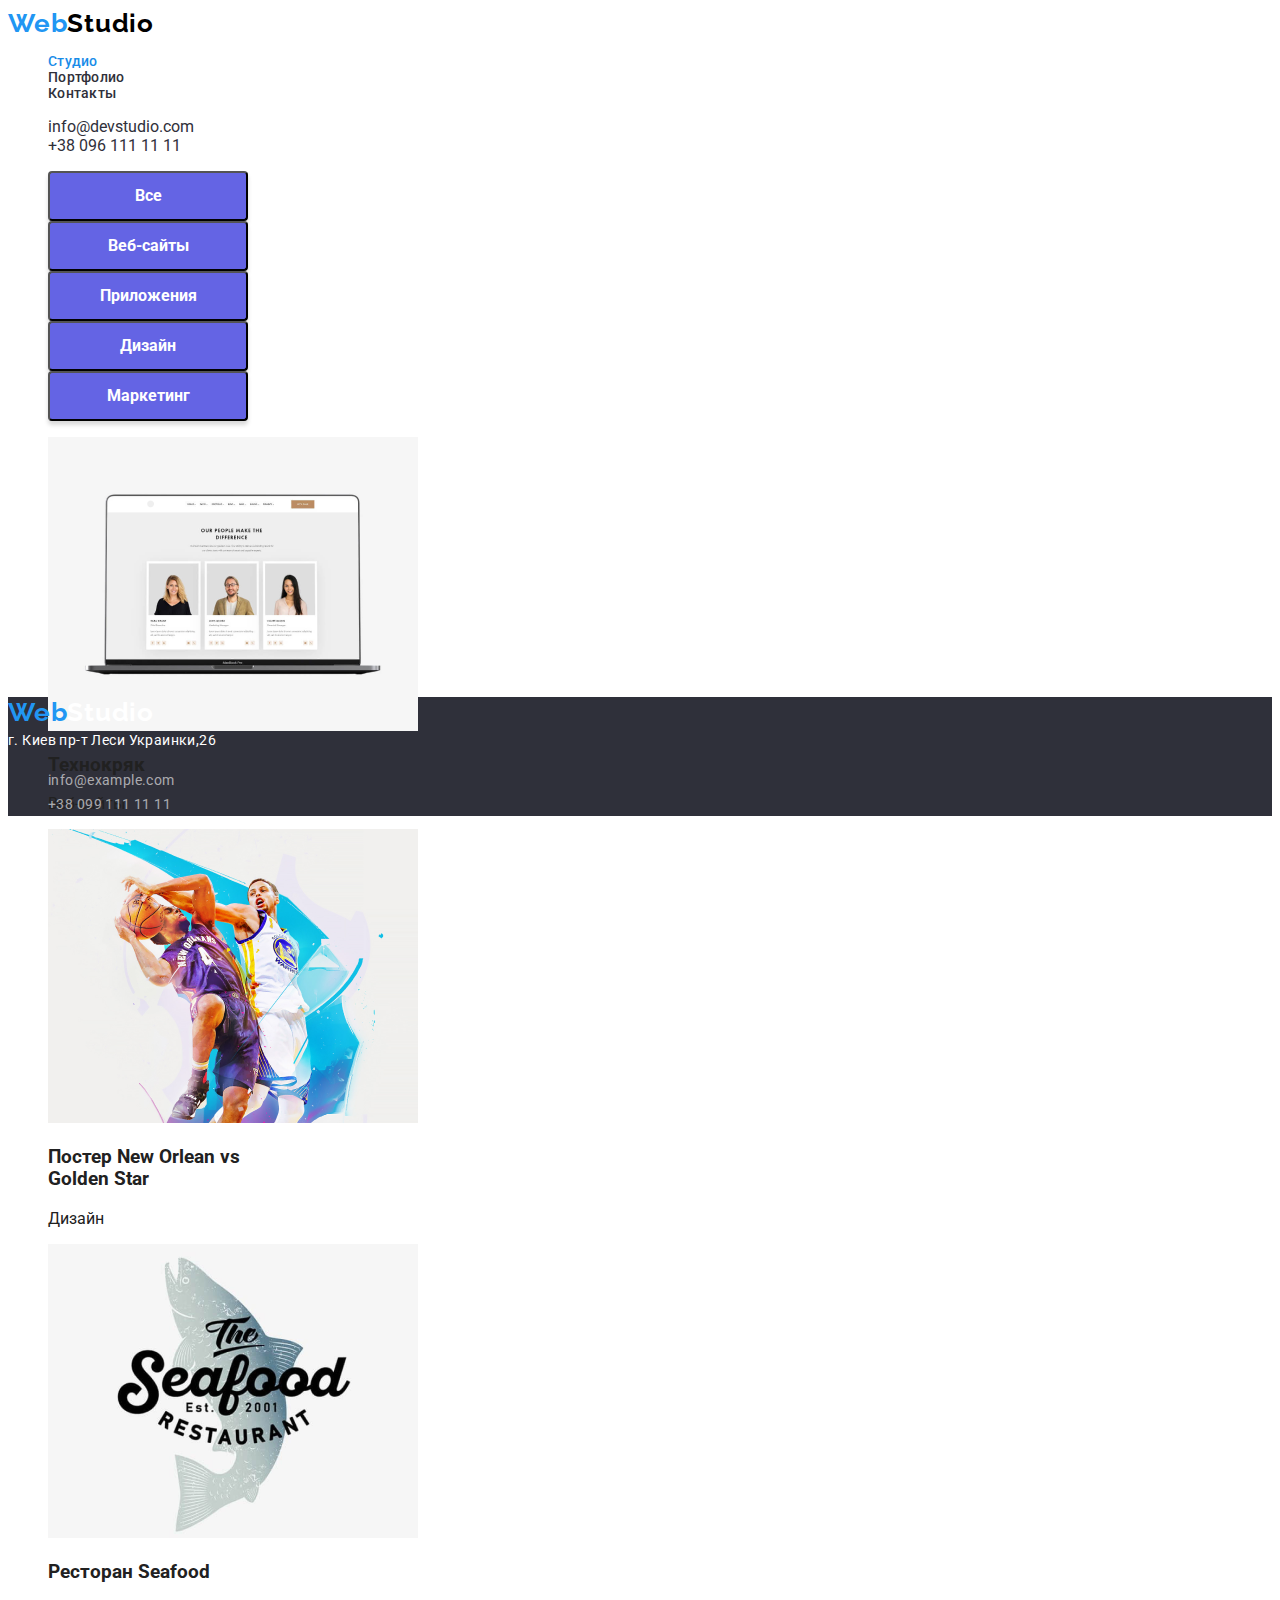
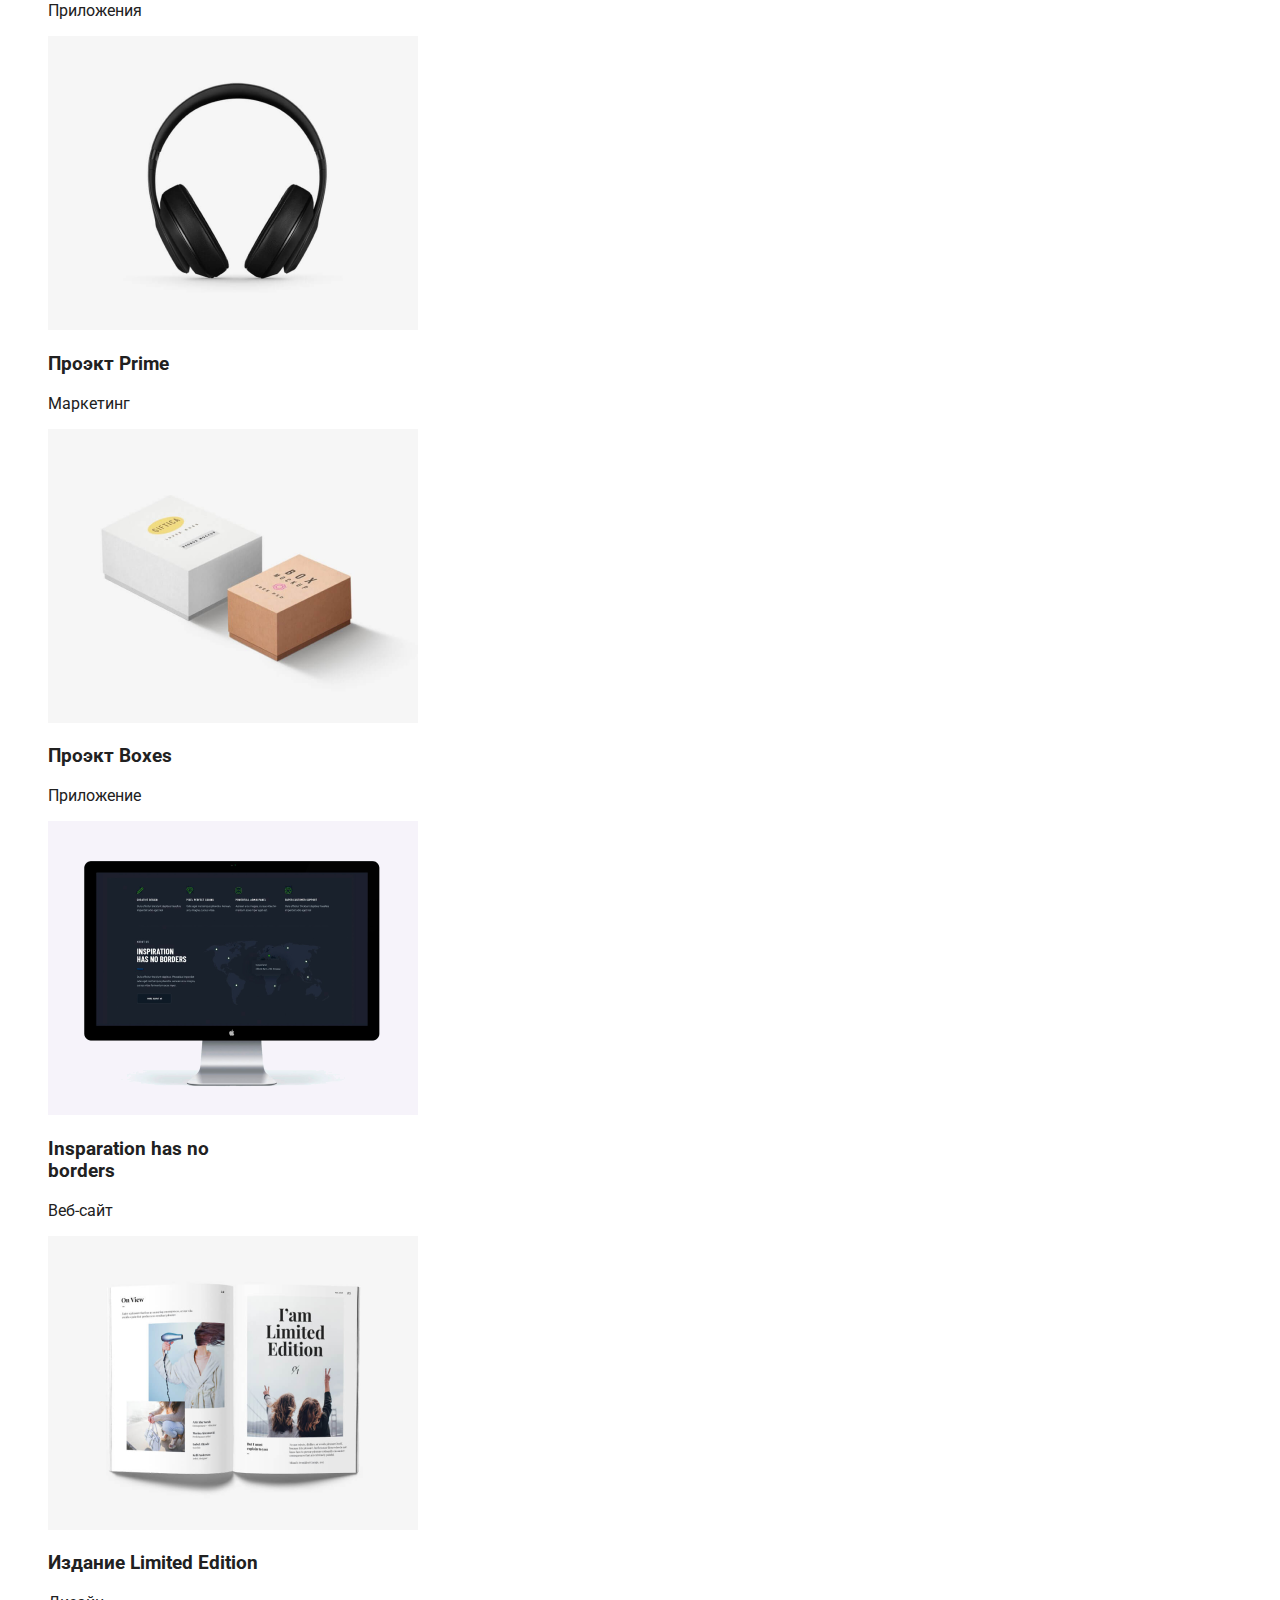
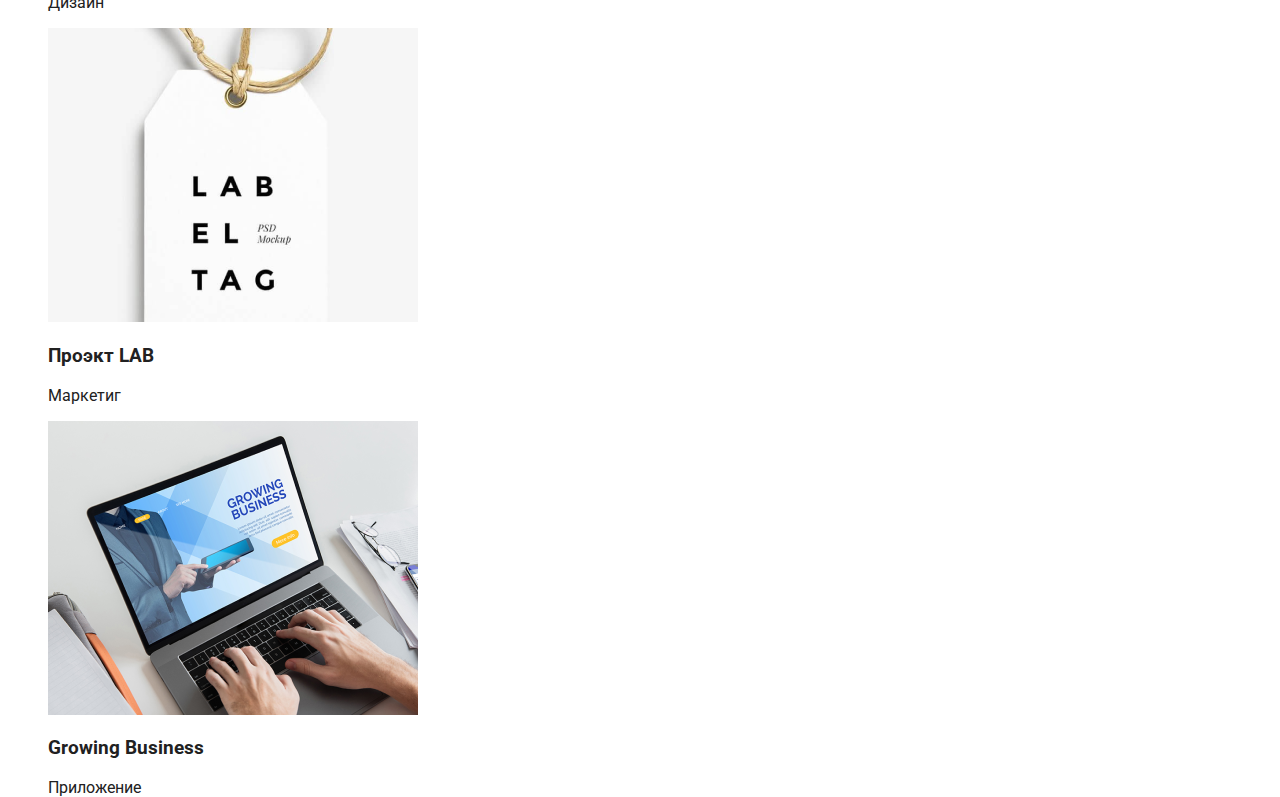
==== index2.html @ 496415f0 "Add files via upload" ====
<!DOCTYPE html>
<html lang="en">
<head>
    <meta charset="UTF-8">
    <meta http-equiv="X-UA-Compatible" content="IE=edge">
    <meta name="viewport" content="width=device-width, initial-scale=1.0">
    <title>Портфолио</title>
    <link rel="stylesheet" href="./css/style.css">
    <style>
        @import url('https://fonts.googleapis.com/css2?family=Raleway:wght@700&family=Roboto:wght@400;500;900&display=swap');
    </style>
</head>
<body>
    <header class="header">
        <div class="header-container">
        <a href="./index.html" class="header-logo"><span class="span-logo">Web</span>Studio</a>
        <nav class="header-nav">
      <ul class="header-list">
        <li class="header-item"><a href="./index.html" class="studio-text">Студио</a></li>
        <li class="header-item"><a href="./index2.html" class="portfolio-text">Портфолио</a></li>
        <li class="header-item"><a href="" class="contacts-text">Контакты</a></li>
      </ul>
      </nav>
     <ul class="contact-list">
        <li class="contact-item"><a href="mailto:info@example.com" class="contact-link">info@devstudio.com</a></li>
        <li class="contact-item"><a href="tel:+380991111111" class="contact-link">+38 096 111 11 11</a></li>
     </ul>
    </div>
    </header>
    <main>
        <section class="buttons">
    <ul class="button-list">
        <li class="button-item">  
            <button type="button" class="button">Все</button>
        </li>
        <li class="button-item">   
            <button type="button" class="button">Веб-сайты</button>
        </li> 
        <li class="button-item">
            <button type="button" class="button">Приложения</button>
        </li> 
        <li class="button-item">
            <button type="button" class="button">Дизайн</button>
        </li>
        <li class="button-item">
            <button type="button" class="button">Маркетинг</button>
        </li>
    </ul>

        </section>
        <section class="img">
           <ul class="img-list">
            <li class="img-item">
                <img class="web" src="./img/1.png" alt="эта картинка занимает место" width="370px" height="294px">
               <div class="img-description"> <h3 class="img-title">Teхнокряк</h3>
                <p class="img-paragraph">Веб-сайты</p></div>
            </li>
            <li class="img-item">
                <img class="design" src="./img/2.png" alt="" width="370px" height="294px" >
                <div class="img-description"><h3 class="img-title">Постер New Orlean vs Golden Star</h3>
                    <p class="img-paragraph">Дизайн</p></div>
            </li>
            <li class="img-item">
                <img class="seafood" src="./img/3.png" alt="" width="370px" height="294px">
                <div class="img-description"><h3 class="img-title">Ресторан Seafood</h3>
                    <p class="img-paragraph">Приложения</p>
                </li></div>
            <li class="img-item">
                <img class="prime" src="./img/4.png" alt="" width="370px" height="294px">
                <div class="img-description"><h3 class="img-title">Проэкт Prime</h3>
                    <p class="img-paragraph">Маркетинг</p></div>
            </li>
            <li class="img-item">
                <img class="boxes" src="./img/5.png" alt="" width="370px" height="294px">
                <div class="img-description"><h3 class="img-title">Проэкт Boxes</h3>
                    <p class="img-paragraph">Приложение</p></div>
            </li>
            <li class="img-item">
                <img class="web-design" src="./img/6.png" alt="" width="370px" height="294px">
                <div class="img-description"><h3 class="img-title">Insparation has no borders</h3>
                    <p class="img-paragraph">Веб-сайт</p></div>
            </li>
            <li class="img-item">
                <img class="edition" src="./img/7.png" alt="" width="370px" height="294px">
                <div class="img-description"><h3 class="img-title">Издание Limited Edition</h3>
                    <p class="img-paragraph">Дизайн</p></div>
            </li>
            <li class="img-item">
                <img class="lab" src="./img/8.png" alt="" width="370px" height="294px">
               <div class="img-description"> <h3 class="img-title">Проэкт LAB</h3>
                <p class="img-paragraph">Маркетиг</p></div>
            </li>
            <li class="img-item">
                <img class="business" src="./img/9.png" alt="" width="370px" height="294px">
                <div class="img-description"><h3 class="img-title">Growing Business</h3>
                    <p class="img-paragraph">Приложение</p></div>
            </li>
           </ul>
        </section>
    </main> 
    <footer class="footer">
        <div class="container">
        <a href="./index.html" class="footer-logo"><span class="footer-span-logo">Web</span>Studio</a>
        <address class="footer-address">г. Киев пр-т Леси Украинки,26</address>
        <ul class="footer-list">
            <li class="footer-item"><a class="footer-contact-link" href="mailto:info@example.com">info@example.com</a></li>
            <li class="footer-item"><a class="footer-contact-link" href="tel:+380991111111">+38 099 111 11 11</a></li>
        </ul>
    </div>
    </footer>
</body>
</html>
---- css/style.css ----
.button{
    width: 200px;
    height: 50px;
    left: 5px;
    top: 150px;
    background-color: rgb(100, 100, 228);
    border-radius: 4px;
    box-shadow: 0px 4px 4px rgba(0, 0, 0, 0.15);
    
    

    font-family:'Roboto';
    font-style: normal;
    font-weight: 700;
    font-size: 16px;
    line-height: 30px;
    color:white
    
}
.button:hover{
    background-color:var(--button-hover-color) ;
}

a{
    text-decoration: none;
}
li{
    list-style: none;
}
.reset{
list-style: none;
text-decoration: none;
}
:root{
    --main-text-color: #212121;
    --main-bg-color:#ffffff;
    --hover-focus-color:#2196F3;
    --header-logo-color:#000000;
    --contact-color:#757575;
    --section-hero-color:#2F303A;
    --btn-hover-focus-color:#188CE8;
    --section-team-color:#F5F4FA;
    --features-title-color:#212121;
    --features-paragraph-color:#757575;
    --what-we-do-title-color:#212121;
    --our-team-title-color:#212121;
    --our-team-name-color:#212121;
    --our-team-profesion:#757575;
    --footer-address-color:#ffffff;
    --footer-contact-link-color:rgba(255, 255, 255, 0.6);
    --footer-logo-color:#ffffff;
    --button-hover-color:#aaa;
    --button-color:#188CE8;
    --header-text-color:#2196F3;
    
    

}
body{
    font-family: 'Roboto', sans-serif;
    color: var(--main-text-color);
    background-color:var(--main-bg-color);
}

.header {
}
.header-logo {
    font-family: 'Raleway';
    font-weight:700;
    font-size: 26px;
    line-height: 31px;
    letter-spacing: 0.03em;
    color: var(--header-logo-color);
}
.span-logo {
    color:var(--hover-focus-color);
    
}
.header-nav {
    font-weight: 500;
font-size: 14px;
line-height: 16px;
letter-spacing: 0.02em;
}
.header-list:hover, .header-list:focus {
    color:var(--btn-hover-focus-color)
}
.img {
    
    width: 270px;
    height: 260px;
    left: 215px;
    top: 1635px;
}
.inforamtion{
     
    width: 251px;
    height: 21px;
    left: 215px;
    top: 2268px;

    font-family: 'Roboto';
    font-style: normal;
    font-weight: 400;
    font-size: 14px;
    line-height: 24px;
    color: #2F303A;

}
.table {
    width: 100%;
background: #2F303A
}

.text{
width: 696px;
height: 120px;
left: 300px;
top: px;

font-family: 'Roboto';
font-style: normal;
font-weight: 900;
font-size: 32px;
line-height: 60px;
/* or 136% */

text-align: center;
letter-spacing: 0.06em;
text-transform: uppercase;

color: #FFFFFF;
}

/*header-text*/
.studio-text{
    color: #188CE8;
}
.studio-text:hover{
    color:var(--header-text-color) ;
}
.contact-link{
    color: #2F303A;
}

.portfolio-text{
    color: #2F303A;
}
.portfolio-text:hover{
    color: var(--header-text-color);
}


.contacts-text{
    color: #2F303A;
}
.contacts-text:hover{
    color: var(--header-text-color);
}



/*buttons*/
.button-all{
    width: 73px;
    height: 38px;
    left: 495px;
    top: 174px;
    background: #2196F3;
    border-radius: 4px;
    box-shadow:0px 3px 1px rgba(0, 0, 0, 0.1), 0px 1px 2px rgba(0, 0, 0, 0.08), 0px 2px 2px rgba(0, 0, 0, 0.12); ;


    
font-family: 'Roboto';
font-style: normal;
font-weight: 500;
font-size: 16px;
line-height: 26px;


text-align: center;
letter-spacing: 0.03em;

color: #FFFFFF;

}
.button-all:hover{
    background-color:var(--button-color) ;
}
.button-web{
     
    width: 128px;
    height: 38px;
    left:576px ;
    top: 174px;;

    font-family: 'Roboto';
font-style: normal;
font-weight: 500;
font-size: 16px;
line-height: 26px;


text-align: center;
letter-spacing: 0.03em;

color: #212121;


}
.button-web:hover{
    background-color:var(--button-color) ;
}
.button-apps{
     
    width: 145px;
    height: 38px;
    left:712px ;
    top: 174px;

    font-family: 'Roboto';
font-style: normal;
font-weight: 500;
font-size: 16px;
line-height: 26px;


text-align: center;
letter-spacing: 0.03em;

color: #212121;
}
.button-apps:hover{
    background-color: var(--button-color);
}


.button-design{
     
    width: 103px;
    height: 38px;
    left: 865px;
    top: 174px;
    font-family: 'Roboto';
font-style: normal;
font-weight: 500;
font-size: 16px;
line-height: 26px;


text-align: center;
letter-spacing: 0.03em;

color: #212121;
}
.button-design:hover{
    background-color: var(--button-color);
}
.button-market{
     
    width: 130px;
    height: 38px;
    left: 976px;
    top: 174px;
    font-family: 'Roboto';
font-style: normal;
font-weight: 500;
font-size: 16px;
line-height: 26px;


text-align: center;
letter-spacing: 0.03em;

color: #212121;
}
.button-market:hover{
    background-color: var(--button-color);
}
/*section features*/
.features{

}
.features-list{

}
.features-item {

}
.features-title {
    font-weight: 700;
font-size: 14px;
line-height: 16px;
letter-spacing: 0.03em;
text-transform: uppercase;

color: var(--features-title-color);


}
.features-paragraph {
    font-weight: 400;
font-size: 14px;
line-height: 24px;
/* or 171% */

letter-spacing: 0.03em;
color: var(--features-paragraph-color);
}
/* what-we-do*/
.what-we-do{

}
.wwd-title {
    font-weight: 700;
font-size: 36px;
line-height: 42px;
text-align: center;
letter-spacing: 0.03em;
color:var(--what-we-do-title-color);

}
.wwd-list {
}
.wwd-item {
}
.wwd-img {
}
/*our-team*/
.our-team{

}
.our-team-title {
    font-weight: 700;
font-size: 36px;
line-height: 42px;
text-align: center;
letter-spacing: 0.03em;
color: var(--our-team-title-color);
}
.our-team-list {
}
.our-team-item {
}
.our-team-img {
 
}
.our-team-name {
    font-style: normal;
font-weight: 500;
font-size: 16px;
line-height: 19px;

text-align: center;
letter-spacing: 0.03em;
color: var(--our-team-name-color);


}
.our-team-profesion {
    font-weight: 400;
font-size: 16px;
line-height: 19px;

text-align: center;
letter-spacing: 0.03em;
color: var(--our-team-profesion);
}
/*footer*/
.footer{
    
    width: 100%;
background: #2F303A;
}
.footer-logo{
    font-family: 'Raleway';
    font-weight:700;
    font-size: 26px;
    line-height: 31px;
    letter-spacing: 0.03em;
    color: var(--footer-logo-color);
}
.footer-span-logo{
    color:var(--hover-focus-color);
}
.footer-address{
    font-family: 'Roboto';
    font-style: normal;
    font-weight: 400;
    font-size: 14px;
    line-height: 24px;
    letter-spacing: 0.03em;
    color:var(--footer-address-color)
}
.footer-list{

}
.footer-item{
    
}

.footer-contact-link{
    font-weight: 400;
font-size: 14px;
line-height: 24px;


letter-spacing: 0.03em;

color:var(--footer-contact-link-color);
}
/*img*/
.img {
}
.img-list {
}
.img-item {
}
.web {
}
.design {
}
.seafood {
}
.prime {
}
.boxes {
}
.web-design {
}
.edition {
}
.lab {
}
.business {
}
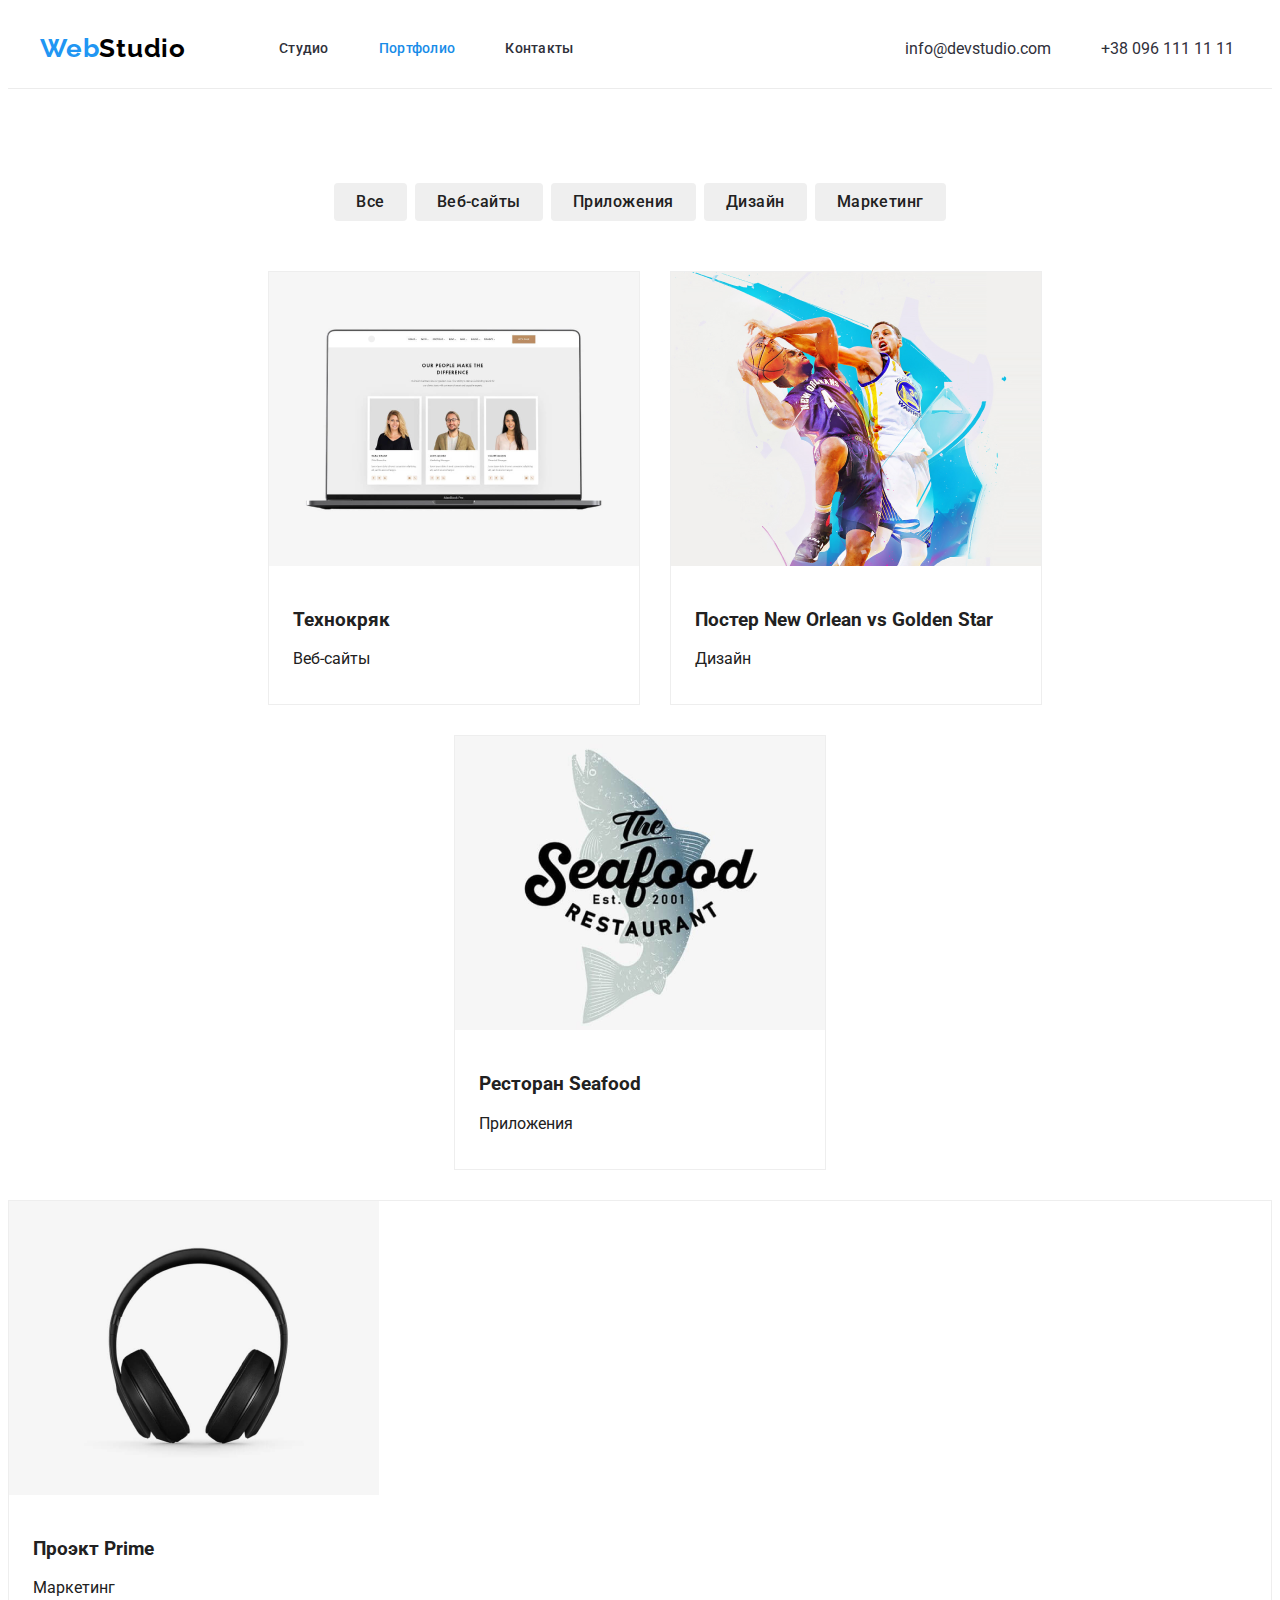
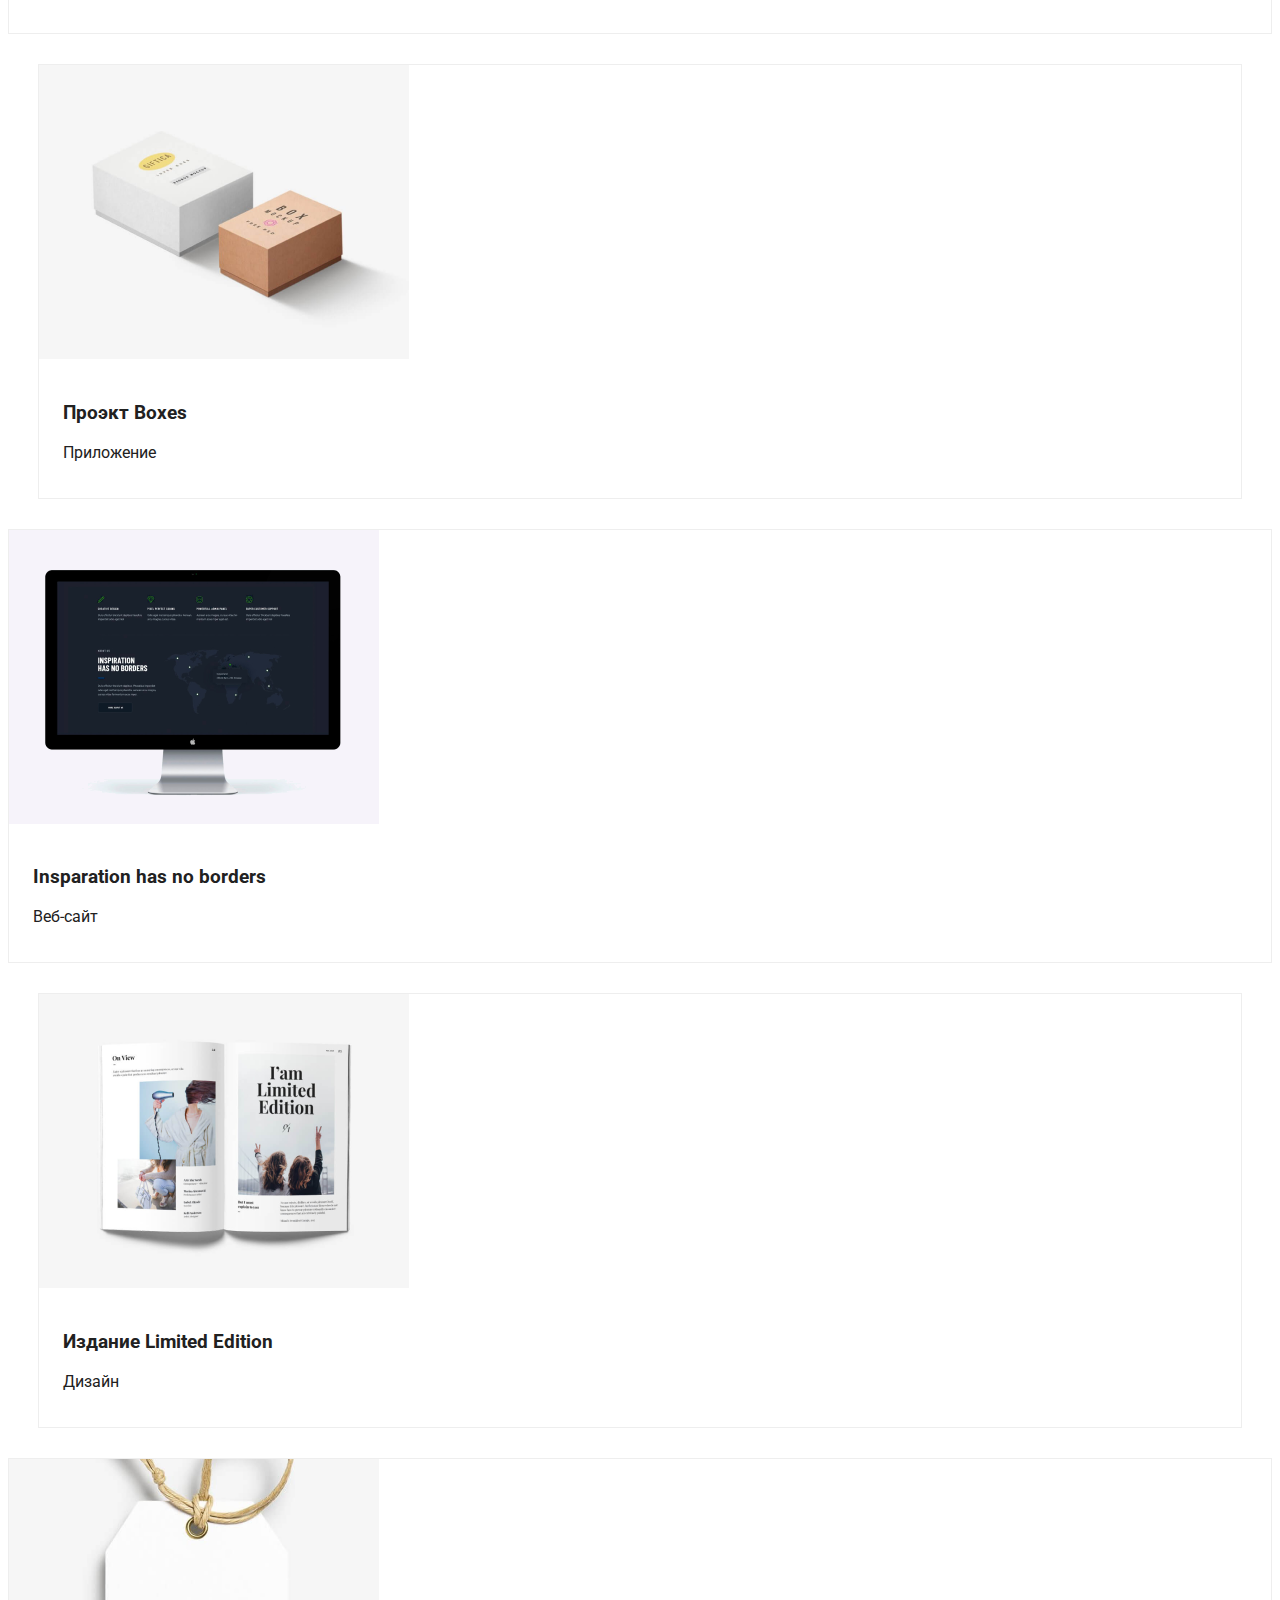
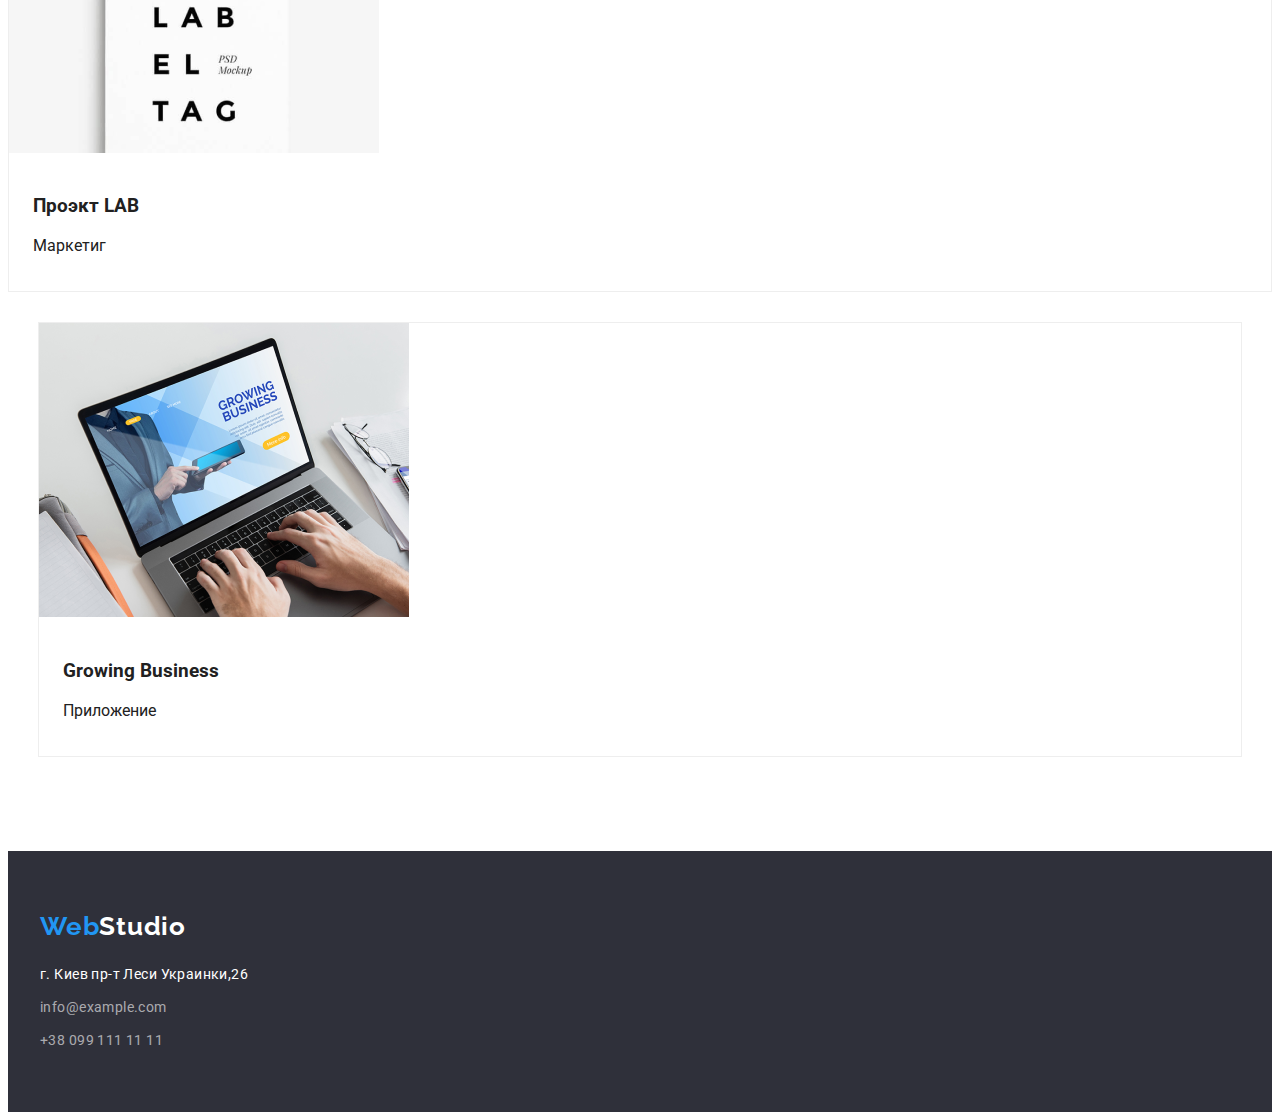
==== commit 328bc092: "Add files via upload" ====
--- a/index2.html
+++ b/index2.html
@@ -12,12 +12,12 @@
 </head>
 <body>
     <header class="header">
-        <div class="header-container">
+        <div class="container">
         <a href="./index.html" class="header-logo"><span class="span-logo">Web</span>Studio</a>
         <nav class="header-nav">
       <ul class="header-list">
-        <li class="header-item"><a href="./index.html" class="studio-text">Студио</a></li>
-        <li class="header-item"><a href="./index2.html" class="portfolio-text">Портфолио</a></li>
+        <li class="header-item"><a href="./index.html" class="portfolio-text">Студио</a></li>
+        <li class="header-item"><a href="./index2.html" class="studio-text">Портфолио</a></li>
         <li class="header-item"><a href="" class="contacts-text">Контакты</a></li>
       </ul>
       </nav>
@@ -29,74 +29,73 @@
     </header>
     <main>
         <section class="buttons">
-    <ul class="button-list">
-        <li class="button-item">  
-            <button type="button" class="button">Все</button>
-        </li>
-        <li class="button-item">   
-            <button type="button" class="button">Веб-сайты</button>
-        </li> 
-        <li class="button-item">
-            <button type="button" class="button">Приложения</button>
-        </li> 
-        <li class="button-item">
-            <button type="button" class="button">Дизайн</button>
-        </li>
-        <li class="button-item">
-            <button type="button" class="button">Маркетинг</button>
-        </li>
-    </ul>
-
-        </section>
-        <section class="img">
+            <div class="container">
+            <ul class="button-list">
+            <li class="button-item">  
+                <button type="button" class="button">Все</button>
+            </li>
+            <li class="button-item">   
+                <button type="button" class="button">Веб-сайты</button>
+            </li> 
+            <li class="button-item">
+                <button type="button" class="button">Приложения</button>
+            </li> 
+            <li class="button-item">
+                <button type="button" class="button">Дизайн</button>
+            </li>
+            <li class="button-item">
+                <button type="button" class="button">Маркетинг</button>
+            </li>
+        </ul>
+    
            <ul class="img-list">
             <li class="img-item">
-                <img class="web" src="./img/1.png" alt="эта картинка занимает место" width="370px" height="294px">
+                <img class="things" src="./img/1.png" alt="эта картинка занимает место" width="370px" height="294px">
                <div class="img-description"> <h3 class="img-title">Teхнокряк</h3>
                 <p class="img-paragraph">Веб-сайты</p></div>
             </li>
             <li class="img-item">
-                <img class="design" src="./img/2.png" alt="" width="370px" height="294px" >
+                <img class="things" src="./img/2.png" alt="" width="370" height="294" >
                 <div class="img-description"><h3 class="img-title">Постер New Orlean vs Golden Star</h3>
                     <p class="img-paragraph">Дизайн</p></div>
             </li>
             <li class="img-item">
-                <img class="seafood" src="./img/3.png" alt="" width="370px" height="294px">
+                <img class="things" src="./img/3.png" alt="" width="370" height="294">
                 <div class="img-description"><h3 class="img-title">Ресторан Seafood</h3>
                     <p class="img-paragraph">Приложения</p>
                 </li></div>
             <li class="img-item">
-                <img class="prime" src="./img/4.png" alt="" width="370px" height="294px">
+                <img class="things" src="./img/4.png" alt="" width="370" height="294">
                 <div class="img-description"><h3 class="img-title">Проэкт Prime</h3>
                     <p class="img-paragraph">Маркетинг</p></div>
             </li>
             <li class="img-item">
-                <img class="boxes" src="./img/5.png" alt="" width="370px" height="294px">
+                <img class="things" src="./img/5.png" alt="" width="370" height="294">
                 <div class="img-description"><h3 class="img-title">Проэкт Boxes</h3>
                     <p class="img-paragraph">Приложение</p></div>
             </li>
             <li class="img-item">
-                <img class="web-design" src="./img/6.png" alt="" width="370px" height="294px">
+                <img class="things" src="./img/6.png" alt="" width="370" height="294">
                 <div class="img-description"><h3 class="img-title">Insparation has no borders</h3>
                     <p class="img-paragraph">Веб-сайт</p></div>
             </li>
             <li class="img-item">
-                <img class="edition" src="./img/7.png" alt="" width="370px" height="294px">
+                <img class="things" src="./img/7.png" alt="" width="370" height="294">
                 <div class="img-description"><h3 class="img-title">Издание Limited Edition</h3>
                     <p class="img-paragraph">Дизайн</p></div>
             </li>
             <li class="img-item">
-                <img class="lab" src="./img/8.png" alt="" width="370px" height="294px">
+                <img class="things" src="./img/8.png" alt="" width="370" height="294">
                <div class="img-description"> <h3 class="img-title">Проэкт LAB</h3>
                 <p class="img-paragraph">Маркетиг</p></div>
             </li>
             <li class="img-item">
-                <img class="business" src="./img/9.png" alt="" width="370px" height="294px">
+                <img class="things" src="./img/9.png" alt="" width="370" height="294">
                 <div class="img-description"><h3 class="img-title">Growing Business</h3>
                     <p class="img-paragraph">Приложение</p></div>
             </li>
            </ul>
-        </section>
+        </div>
     </main> 
     <footer class="footer">
         <div class="container">
--- a/css/style.css
+++ b/css/style.css
@@ -1,23 +1,26 @@
-.button{
+.main-button{
     width: 200px;
     height: 50px;
     left: 5px;
     top: 150px;
-    background-color: rgb(100, 100, 228);
+    background-color: #2196F3;
     border-radius: 4px;
     box-shadow: 0px 4px 4px rgba(0, 0, 0, 0.15);
-    
-    
-
+    border: 0px;
+    
     font-family:'Roboto';
     font-style: normal;
     font-weight: 700;
     font-size: 16px;
     line-height: 30px;
-    color:white
-    
-}
-.button:hover{
+    color:white;
+    padding: 10px 32px;
+    align-self: center;
+
+
+
+}
+.main-button:hover{
     background-color:var(--button-hover-color) ;
 }
 
@@ -49,7 +52,7 @@
     --footer-address-color:#ffffff;
     --footer-contact-link-color:rgba(255, 255, 255, 0.6);
     --footer-logo-color:#ffffff;
-    --button-hover-color:#aaa;
+    --button-hover-color:#2196F3;
     --button-color:#188CE8;
     --header-text-color:#2196F3;
     
@@ -61,9 +64,25 @@
     color: var(--main-text-color);
     background-color:var(--main-bg-color);
 }
+ul,ol{
+    margin: 0px;
+    padding-left: 0px;
+    list-style: none;
+}
+
+/*header*/
 
 .header {
-}
+    border-bottom: 1px solid  #ececec;
+    
+
+}
+.header .container{
+    display: flex;
+    flex-direction: row;
+    align-items: center;
+}
+
 .header-logo {
     font-family: 'Raleway';
     font-weight:700;
@@ -71,6 +90,7 @@
     line-height: 31px;
     letter-spacing: 0.03em;
     color: var(--header-logo-color);
+    margin: right 93px; 
 }
 .span-logo {
     color:var(--hover-focus-color);
@@ -81,14 +101,37 @@
 font-size: 14px;
 line-height: 16px;
 letter-spacing: 0.02em;
-}
-.header-list:hover, .header-list:focus {
+margin-right: 331px;
+margin-left: 93px; 
+}
+.header-list{
+    display: flex;
+    flex-direction: row;
+}
+.header-item:not(:last-child){
+    margin-right: 50px;
+
+}
+.header-item:hover, .header-item:focus {
     color:var(--btn-hover-focus-color)
 }
+.header-item{
+    padding: 32px 0;
+    
+}
+.header-container{
+    display: flex;
+    flex-direction: row;
+    align-items: center;
+    padding-left: 15px;
+    padding-right: 15px;
+    margin: 0 auto;
+}
+
+
 .img {
     
     width: 270px;
-    height: 260px;
     left: 215px;
     top: 1635px;
 }
@@ -109,7 +152,15 @@
 }
 .table {
     width: 100%;
-background: #2F303A
+background: #2F303A;
+
+
+}
+.table-container{
+    padding: 200px 0;
+    display: flex;
+    flex-direction: column;
+
 }
 
 .text{
@@ -121,7 +172,7 @@
 font-family: 'Roboto';
 font-style: normal;
 font-weight: 900;
-font-size: 32px;
+font-size: 44px;
 line-height: 60px;
 /* or 136% */
 
@@ -130,6 +181,9 @@
 text-transform: uppercase;
 
 color: #FFFFFF;
+margin:0 auto;
+margin-bottom: 30px;
+max-width: 716px;
 }
 
 /*header-text*/
@@ -139,37 +193,50 @@
 .studio-text:hover{
     color:var(--header-text-color) ;
 }
+
+
+.portfolio-text{
+    color: #2F303A;
+}
+.portfolio-text:hover{
+    color: var(--header-text-color);
+}
+
+
+.contacts-text{
+    color: #2F303A;
+}
+.contacts-text:hover{
+    color: var(--header-text-color);
+}
+.contact-list{  
+    display: flex;
+    flex-direction: row;
+}
+.contact-item:first-child{
+    margin-right: 50px;
+
+}
 .contact-link{
     color: #2F303A;
-}
-
-.portfolio-text{
-    color: #2F303A;
-}
-.portfolio-text:hover{
-    color: var(--header-text-color);
-}
-
-
-.contacts-text{
-    color: #2F303A;
-}
-.contacts-text:hover{
-    color: var(--header-text-color);
+
 }
 
 
 
 /*buttons*/
-.button-all{
+ .buttons{
+    padding: 94px 0;
+    
+ }
+.button{
     width: 73px;
     height: 38px;
     left: 495px;
     top: 174px;
-    background: #2196F3;
     border-radius: 4px;
-    box-shadow:0px 3px 1px rgba(0, 0, 0, 0.1), 0px 1px 2px rgba(0, 0, 0, 0.08), 0px 2px 2px rgba(0, 0, 0, 0.12); ;
-
+    cursor: pointer;
+    padding: 6px 22px;
 
     
 font-family: 'Roboto';
@@ -182,111 +249,39 @@
 text-align: center;
 letter-spacing: 0.03em;
 
-color: #FFFFFF;
-
-}
-.button-all:hover{
-    background-color:var(--button-color) ;
-}
-.button-web{
-     
-    width: 128px;
-    height: 38px;
-    left:576px ;
-    top: 174px;;
-
-    font-family: 'Roboto';
-font-style: normal;
-font-weight: 500;
-font-size: 16px;
-line-height: 26px;
-
-
-text-align: center;
-letter-spacing: 0.03em;
-
 color: #212121;
-
-
-}
-.button-web:hover{
-    background-color:var(--button-color) ;
-}
-.button-apps{
-     
-    width: 145px;
-    height: 38px;
-    left:712px ;
-    top: 174px;
-
-    font-family: 'Roboto';
-font-style: normal;
-font-weight: 500;
-font-size: 16px;
-line-height: 26px;
-
-
-text-align: center;
-letter-spacing: 0.03em;
-
-color: #212121;
-}
-.button-apps:hover{
-    background-color: var(--button-color);
-}
-
-
-.button-design{
-     
-    width: 103px;
-    height: 38px;
-    left: 865px;
-    top: 174px;
-    font-family: 'Roboto';
-font-style: normal;
-font-weight: 500;
-font-size: 16px;
-line-height: 26px;
-
-
-text-align: center;
-letter-spacing: 0.03em;
-
-color: #212121;
-}
-.button-design:hover{
-    background-color: var(--button-color);
-}
-.button-market{
-     
-    width: 130px;
-    height: 38px;
-    left: 976px;
-    top: 174px;
-    font-family: 'Roboto';
-font-style: normal;
-font-weight: 500;
-font-size: 16px;
-line-height: 26px;
-
-
-text-align: center;
-letter-spacing: 0.03em;
-
-color: #212121;
-}
-.button-market:hover{
-    background-color: var(--button-color);
-}
+width: fit-content;
+border: 0px;
+
+
+}
+.button:hover,.button:focus{
+    background-color: var(--hover-focus-color);
+    color: white;
+}
+.button-list {
+    display: flex;
+    flex-direction: row;
+    justify-content: center;
+    margin-bottom: 50px;
+}
+
+.button-item:not(:last-child){
+    margin-right: 8px;
+}
+.button-item {
+}
+
 /*section features*/
 .features{
-
+    margin-top: 94px;
 }
 .features-list{
-
+    display: flex;
 }
 .features-item {
-
+    margin-right: 30px;
+    max-width: 270px;
 }
 .features-title {
     font-weight: 700;
@@ -296,6 +291,7 @@
 text-transform: uppercase;
 
 color: var(--features-title-color);
+ margin-bottom: 10px;
 
 
 }
@@ -310,6 +306,8 @@
 }
 /* what-we-do*/
 .what-we-do{
+    padding-top:94px;
+    padding-bottom:94px; 
 
 }
 .wwd-title {
@@ -322,13 +320,24 @@
 
 }
 .wwd-list {
-}
-.wwd-item {
+    display: flex;
+    justify-content: center;
+    margin-top: 50px;
+}
+.wwd-item:nth-child(2) {
+    margin-left:30px;
+    margin-right: 30px;
+   
+
+    
 }
 .wwd-img {
 }
 /*our-team*/
 .our-team{
+    background-color:#F5F4FA;
+    padding: 94px 0px;
+    
 
 }
 .our-team-title {
@@ -338,13 +347,35 @@
 text-align: center;
 letter-spacing: 0.03em;
 color: var(--our-team-title-color);
+margin-bottom: 50px;
+
 }
 .our-team-list {
+    
+    display: flex;
+
 }
 .our-team-item {
-}
+    background-color: white;
+    display: inline-flex;
+    flex-direction: column;
+    margin-right: 30px;
+    text-align: center;
+    box-shadow: 0px 1px 3px rgba(0, 0, 0, 0.12), 0px 1px 1px rgba(0, 0, 0, 0.14), 0px 2px 1px rgba(0, 0, 0, 0.2);
+border-radius: 0px 0px 4px 4px;
+
+}
+.our-team-item:last-child{
+    margin-right: 0px;
+}
+
+
 .our-team-img {
  
+}
+.description{
+    padding: 30px 0;
+    
 }
 .our-team-name {
     font-style: normal;
@@ -356,7 +387,7 @@
 letter-spacing: 0.03em;
 color: var(--our-team-name-color);
 
-
+margin-bottom: 10px;
 }
 .our-team-profesion {
     font-weight: 400;
@@ -367,11 +398,16 @@
 letter-spacing: 0.03em;
 color: var(--our-team-profesion);
 }
+
 /*footer*/
 .footer{
-    
+    padding: 60px 0px;
     width: 100%;
 background: #2F303A;
+}
+.footer .container{
+    display: flex;
+    flex-direction: column;
 }
 .footer-logo{
     font-family: 'Raleway';
@@ -380,6 +416,8 @@
     line-height: 31px;
     letter-spacing: 0.03em;
     color: var(--footer-logo-color);
+    display: block;
+    margin-bottom: 20px;
 }
 .footer-span-logo{
     color:var(--hover-focus-color);
@@ -391,14 +429,20 @@
     font-size: 14px;
     line-height: 24px;
     letter-spacing: 0.03em;
-    color:var(--footer-address-color)
+    color:var(--footer-address-color);
+margin-bottom: 9px;
+    
+
+
 }
 .footer-list{
 
 }
-.footer-item{
-    
-}
+.footer-item:first-child{
+    margin-bottom:9px;
+    
+}
+
 
 .footer-contact-link{
     font-weight: 400;
@@ -412,11 +456,35 @@
 }
 /*img*/
 .img {
+
 }
 .img-list {
+    display: flex;
+    flex-direction: row;
+    flex-wrap: wrap;
+    justify-content: center;
 }
 .img-item {
-}
+    border: 1px solid #EEEEEE;
+}
+.img-item:nth-child(2n+1){
+    margin-right:30px ;
+    margin-left:30px; 
+}
+.img-item:nth-child(-n+6){
+    margin-bottom: 30px;
+}
+.img-description{
+    padding: 20px 24px;
+
+}
+.img-paragraph{
+    margin-top: 4px;
+    
+
+
+}
+
 .web {
 }
 .design {
@@ -435,13 +503,20 @@
 }
 .business {
 }
-
-
-
-
-
-
-
-
-
-
+ 
+
+.container{
+    width: 1200px;
+    padding-left: 15px;
+    padding-right: 15px;
+    margin: 0 auto;
+}
+
+
+
+
+
+
+
+
+
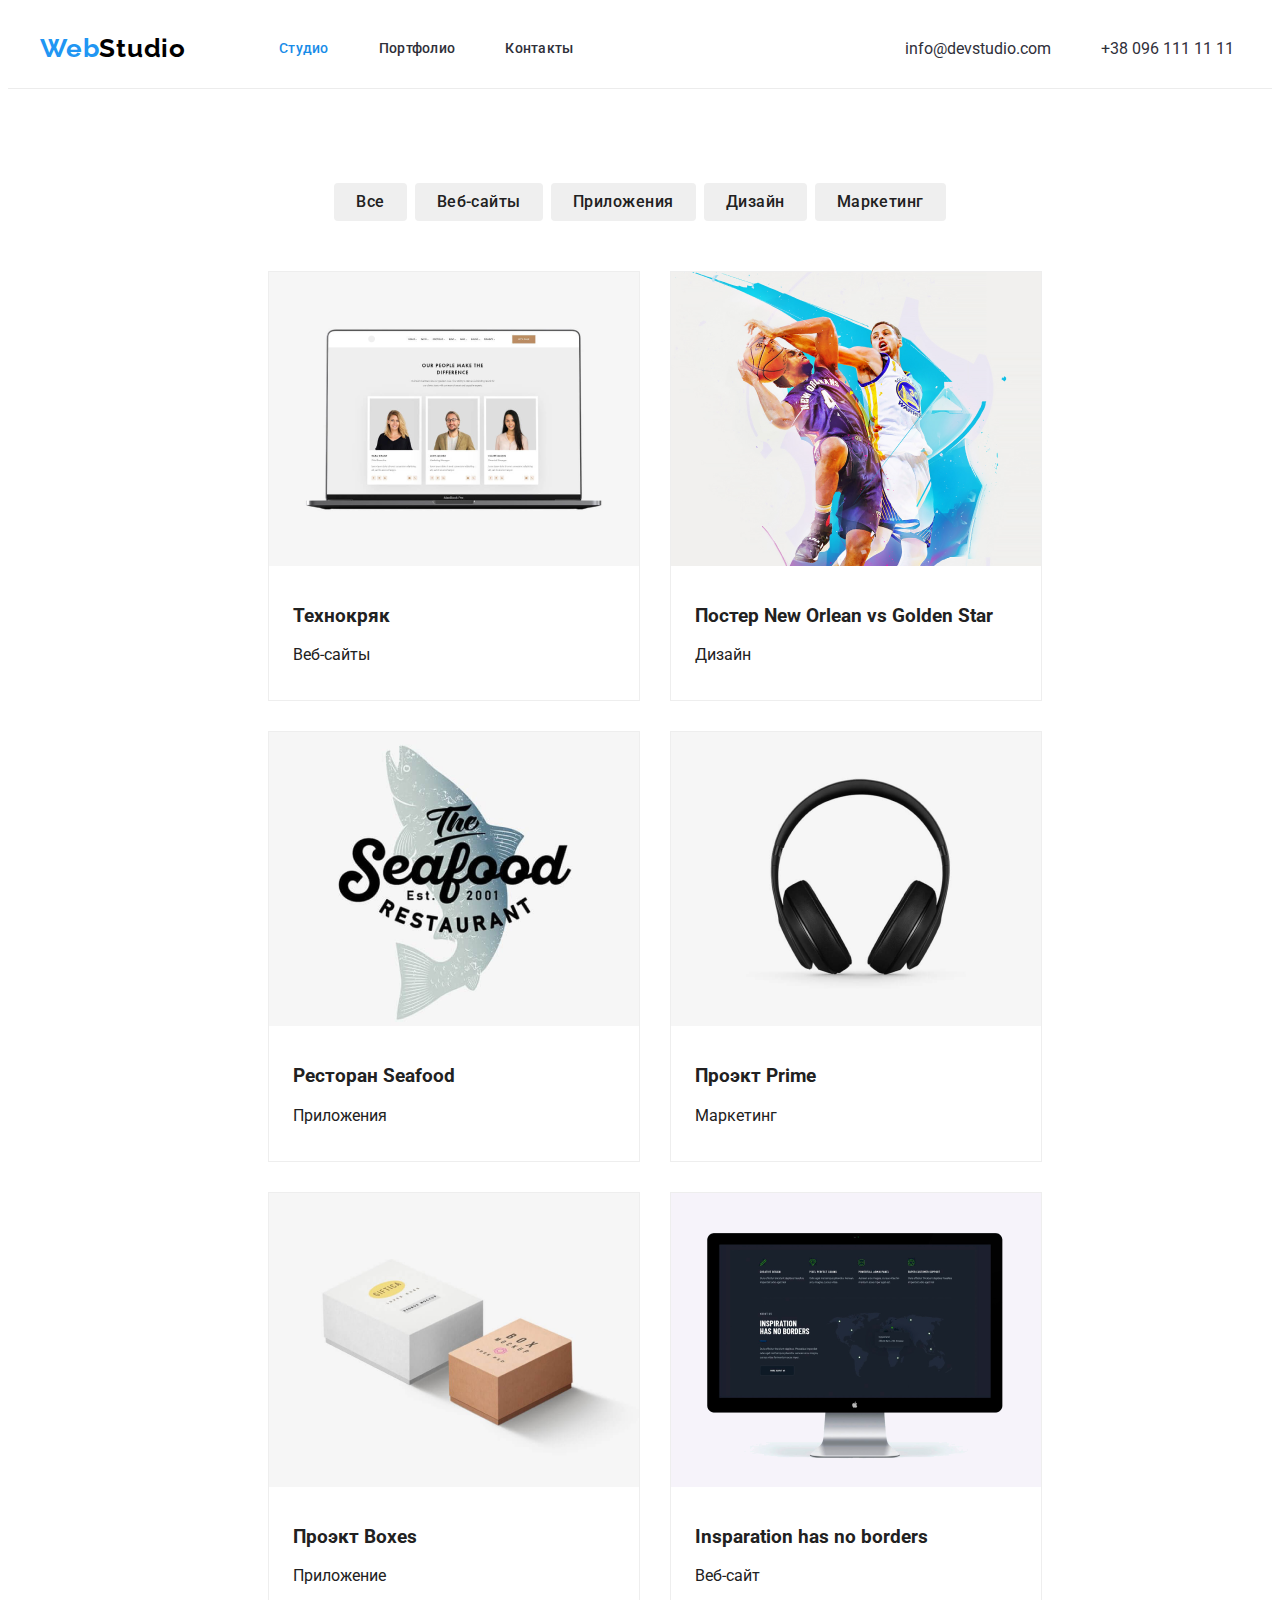
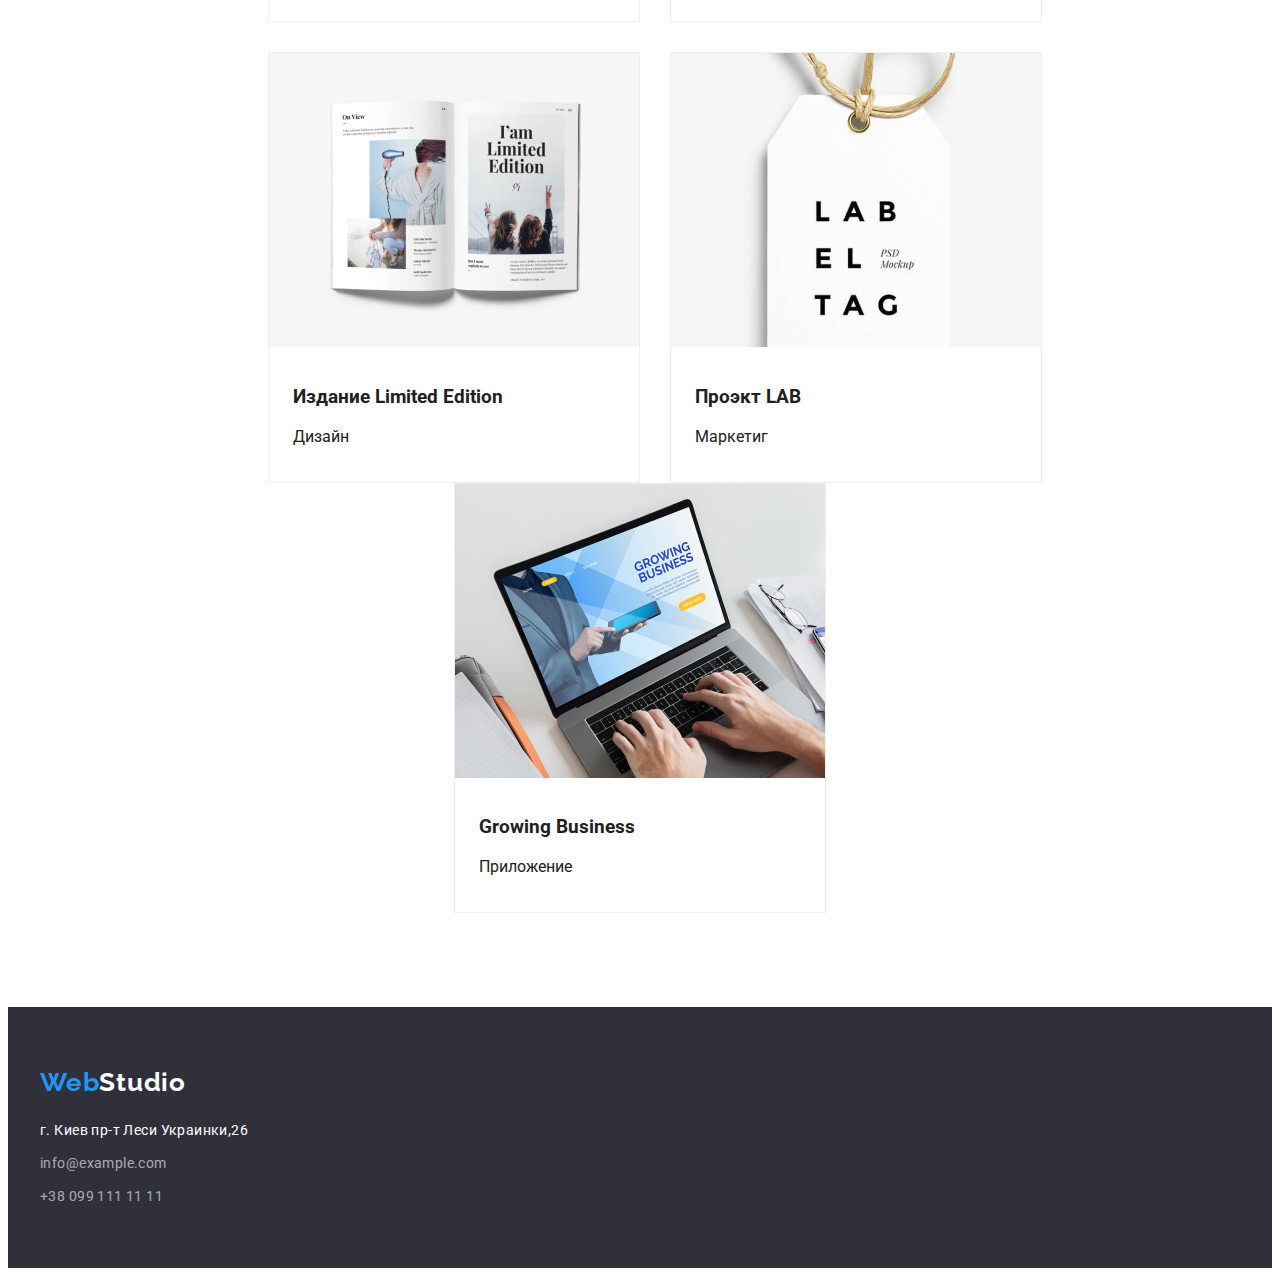
==== commit 1fb4edc4: "Add files via upload" ====
--- a/index2.html
+++ b/index2.html
@@ -16,8 +16,8 @@
         <a href="./index.html" class="header-logo"><span class="span-logo">Web</span>Studio</a>
         <nav class="header-nav">
       <ul class="header-list">
-        <li class="header-item"><a href="./index.html" class="portfolio-text">Студио</a></li>
-        <li class="header-item"><a href="./index2.html" class="studio-text">Портфолио</a></li>
+        <li class="header-item"><a href="./index.html" class="studio-text">Студио</a></li>
+        <li class="header-item"><a href="./index2.html" class="portfolio-text">Портфолио</a></li>
         <li class="header-item"><a href="" class="contacts-text">Контакты</a></li>
       </ul>
       </nav>
@@ -50,7 +50,7 @@
     
            <ul class="img-list">
             <li class="img-item">
-                <img class="things" src="./img/1.png" alt="эта картинка занимает место" width="370px" height="294px">
+                <img class="things" src="./img/1.png" alt="эта картинка занимает место" width="370" height="294">
                <div class="img-description"> <h3 class="img-title">Teхнокряк</h3>
                 <p class="img-paragraph">Веб-сайты</p></div>
             </li>
@@ -62,8 +62,8 @@
             <li class="img-item">
                 <img class="things" src="./img/3.png" alt="" width="370" height="294">
                 <div class="img-description"><h3 class="img-title">Ресторан Seafood</h3>
-                    <p class="img-paragraph">Приложения</p>
-                </li></div>
+                    <p class="img-paragraph">Приложения</p></div>
+                </li>
             <li class="img-item">
                 <img class="things" src="./img/4.png" alt="" width="370" height="294">
                 <div class="img-description"><h3 class="img-title">Проэкт Prime</h3>
@@ -96,6 +96,7 @@
             </li>
            </ul>
         </div>
+        </section>
     </main> 
     <footer class="footer">
         <div class="container">
--- a/css/style.css
+++ b/css/style.css
@@ -130,11 +130,11 @@
 
 
 .img {
-    
-    width: 270px;
-    left: 215px;
-    top: 1635px;
-}
+
+}
+
+
+
 .inforamtion{
      
     width: 251px;
@@ -458,6 +458,10 @@
 .img {
 
 }
+.things{
+    display:block;
+    
+}
 .img-list {
     display: flex;
     flex-direction: row;
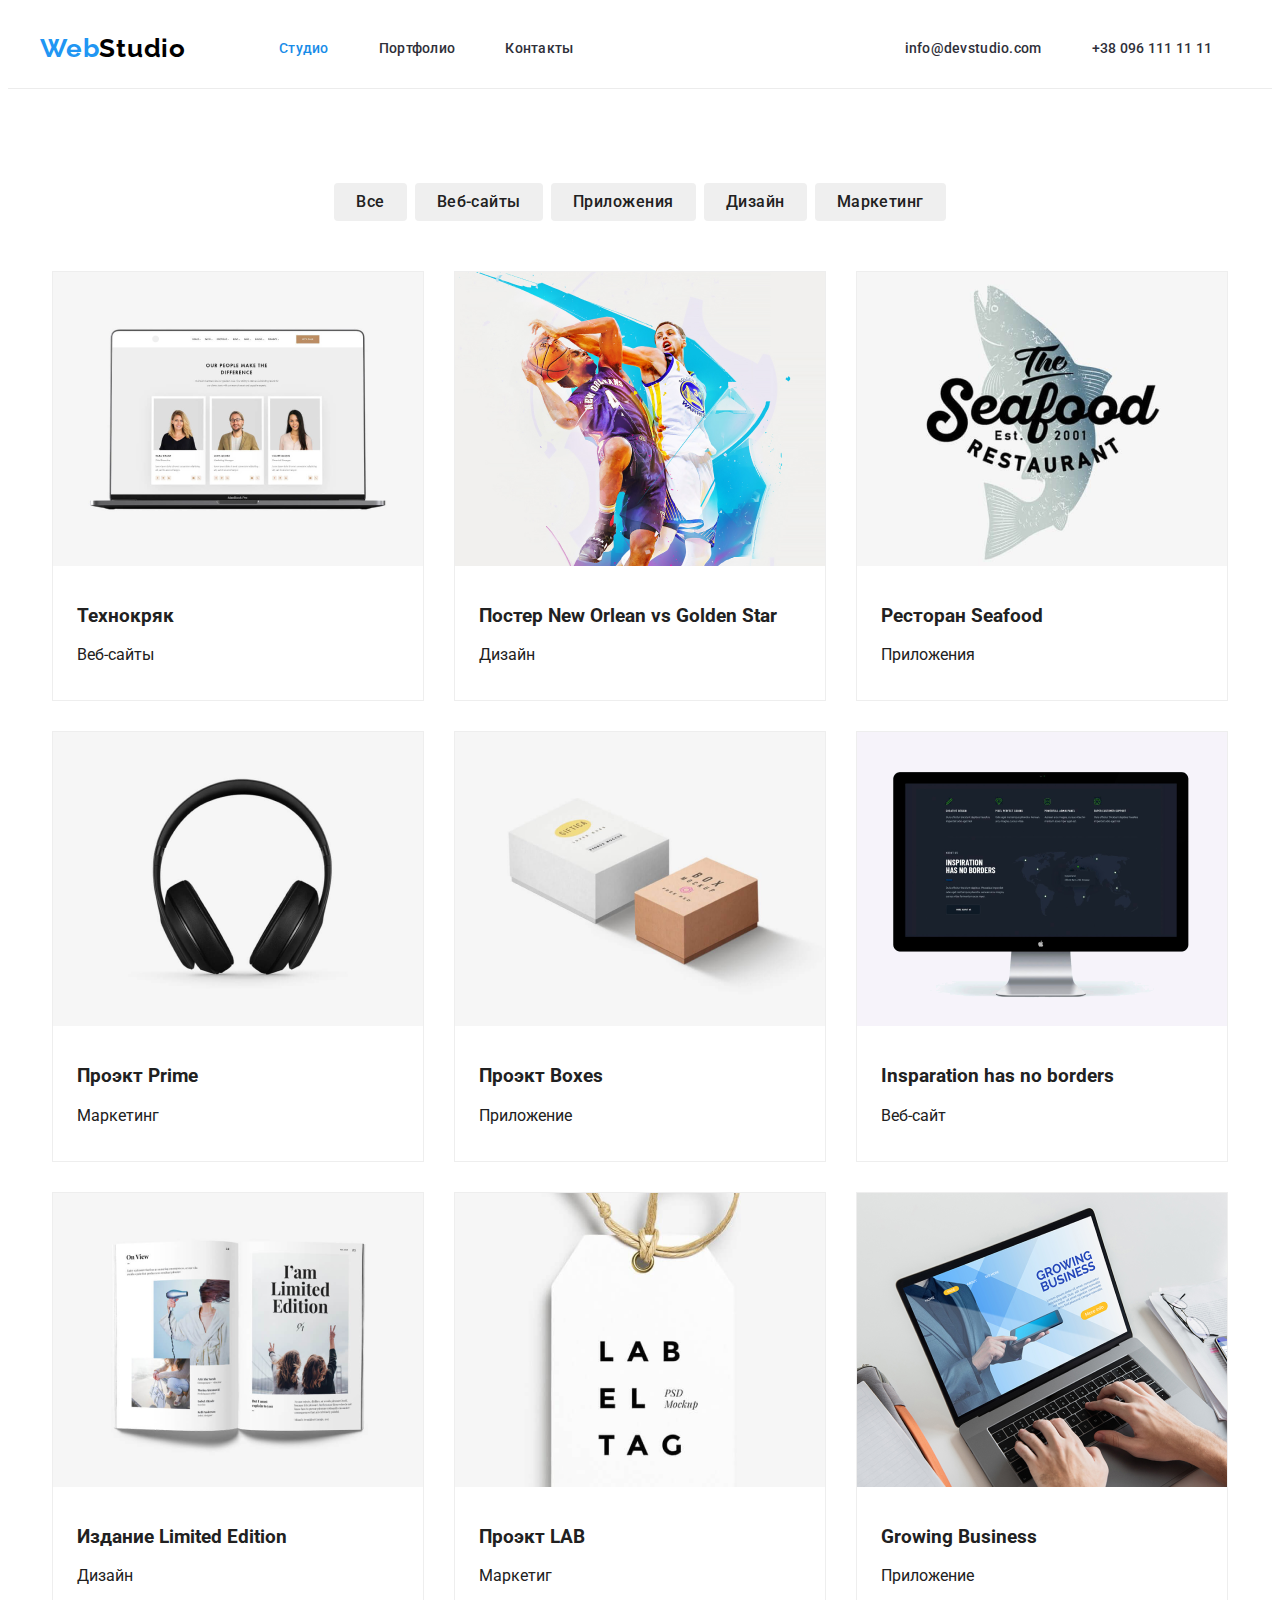
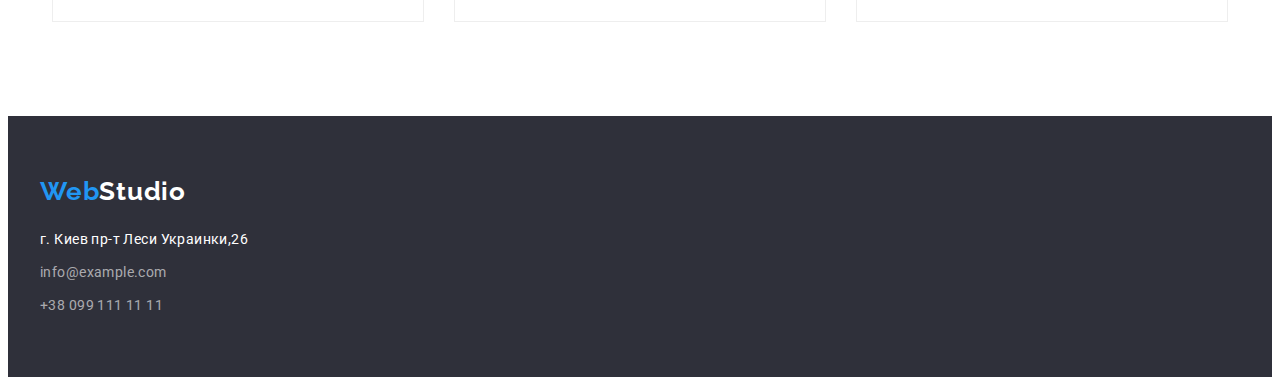
==== commit 283ef4fb: "Add files via upload" ====
--- a/index2.html
+++ b/index2.html
@@ -28,8 +28,9 @@
     </div>
     </header>
     <main>
+        <div class="container">
         <section class="buttons">
-            <div class="container">
+           
             <ul class="button-list">
             <li class="button-item">  
                 <button type="button" class="button">Все</button>
--- a/css/style.css
+++ b/css/style.css
@@ -55,6 +55,7 @@
     --button-hover-color:#2196F3;
     --button-color:#188CE8;
     --header-text-color:#2196F3;
+    --our-team-icon-hover-color:#2196F3;
     
     
 
@@ -127,6 +128,10 @@
     padding-right: 15px;
     margin: 0 auto;
 }
+.header-icon{
+    margin-right: 10px;
+
+}
 
 
 .img {
@@ -219,6 +224,17 @@
 }
 .contact-link{
     color: #2F303A;
+    display:flex;
+
+
+
+    font-family: 'Roboto';
+font-style: normal;
+font-weight: 500;
+font-size: 14px;
+line-height: 16px;
+letter-spacing: 0.02em;
+
 
 }
 
@@ -304,6 +320,7 @@
 letter-spacing: 0.03em;
 color: var(--features-paragraph-color);
 }
+
 /* what-we-do*/
 .what-we-do{
     padding-top:94px;
@@ -373,6 +390,26 @@
 .our-team-img {
  
 }
+.our-team-icon{
+    fill: #AFB1B8;
+    
+
+}
+.our-team-icon:hover{
+    fill:white;
+    
+    
+
+}
+.icon-item{
+    max-width: fit-content;
+}
+.icon-item:hover{
+    background-color:var(--hover-focus-color);
+    border-radius: 50%;
+}
+
+
 .description{
     padding: 30px 0;
     
@@ -471,7 +508,7 @@
 .img-item {
     border: 1px solid #EEEEEE;
 }
-.img-item:nth-child(2n+1){
+.img-item:nth-child(3n-1){
     margin-right:30px ;
     margin-left:30px; 
 }
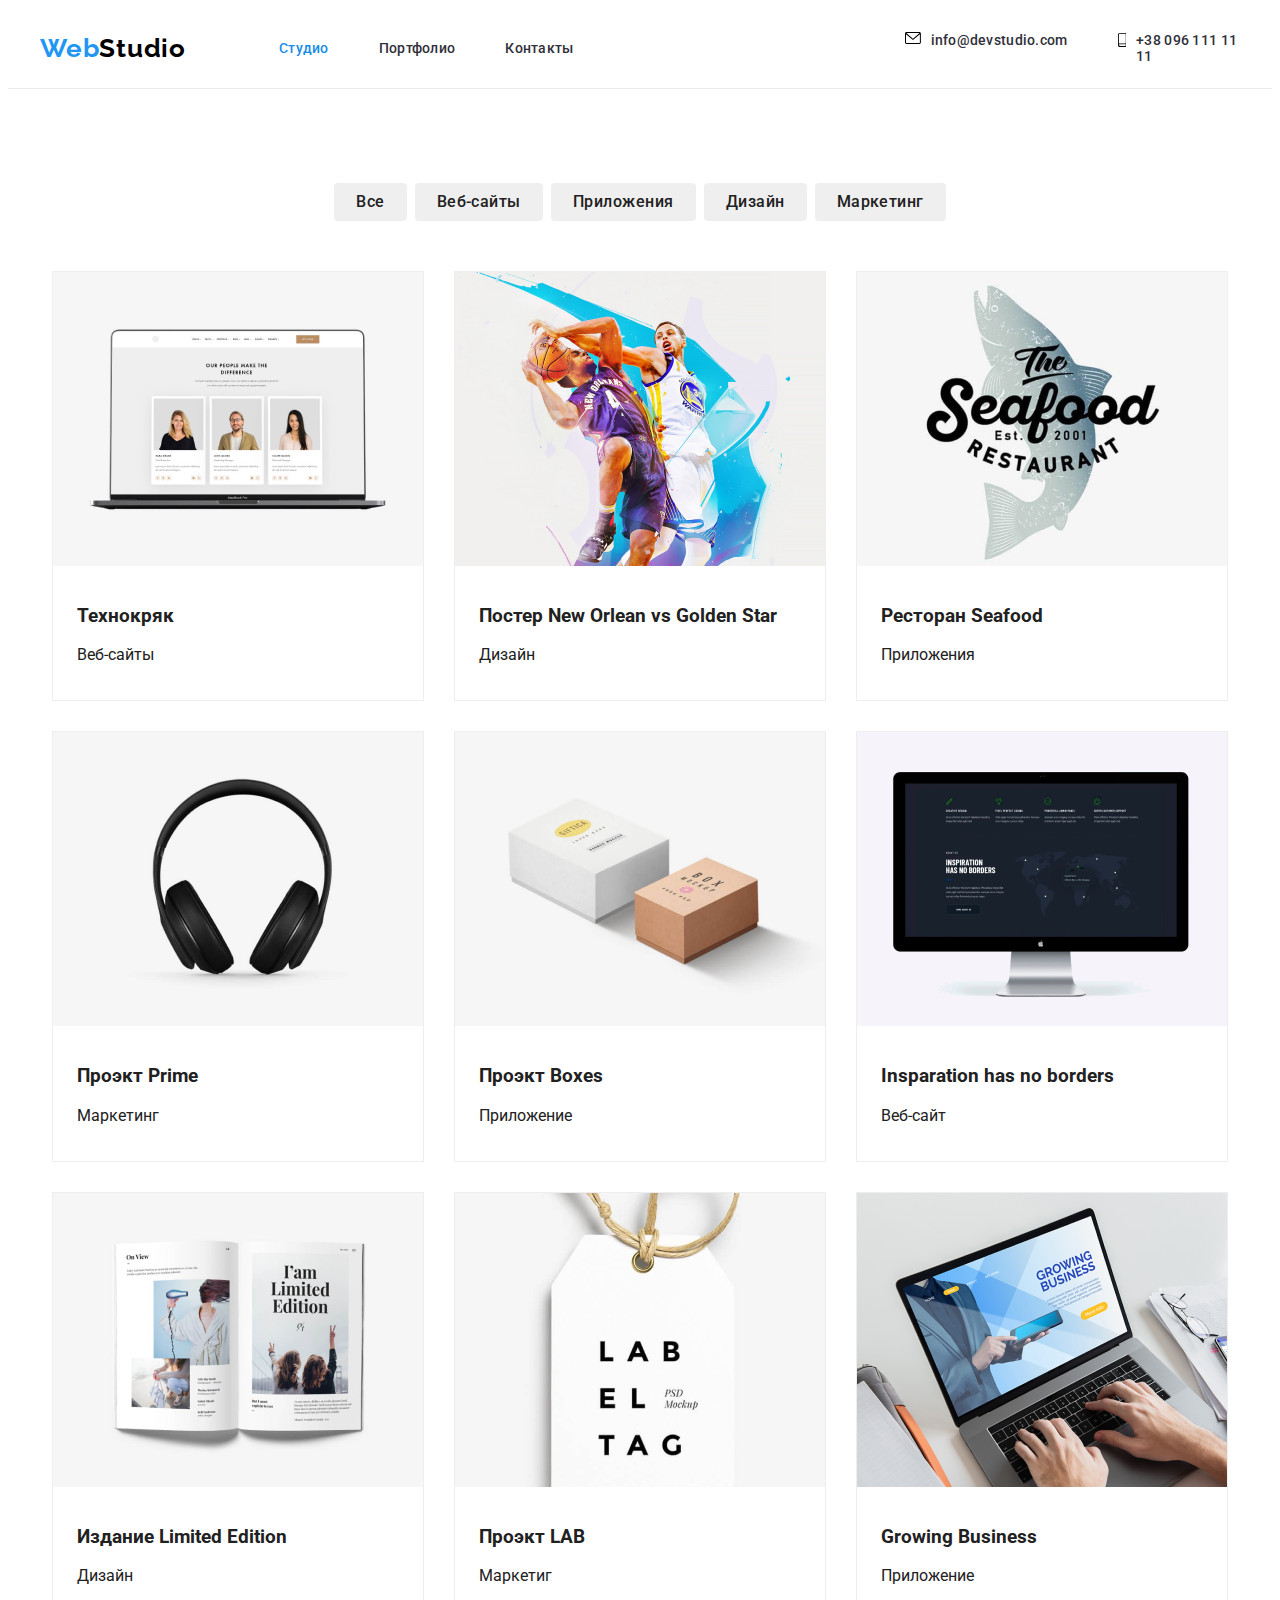
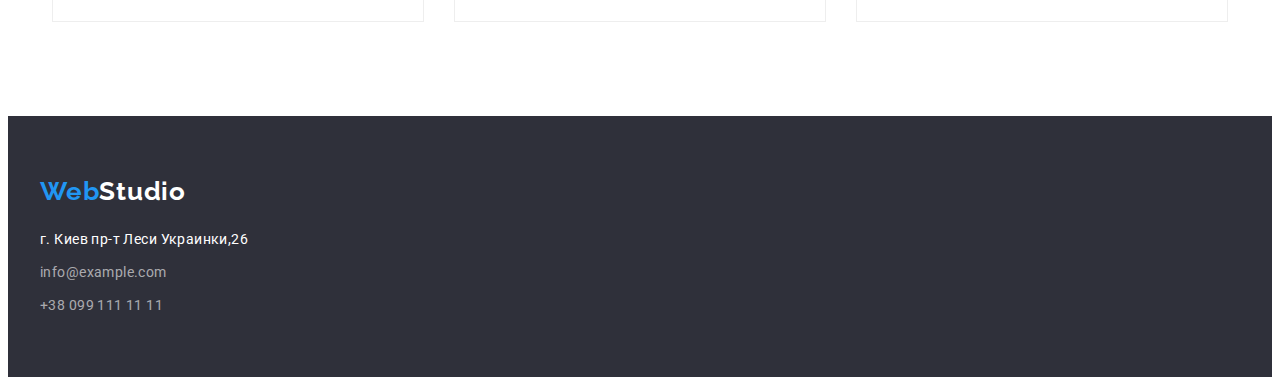
==== commit 08602e8b: "Add files via upload" ====
--- a/index2.html
+++ b/index2.html
@@ -13,19 +13,24 @@
 <body>
     <header class="header">
         <div class="container">
-        <a href="./index.html" class="header-logo"><span class="span-logo">Web</span>Studio</a>
-        <nav class="header-nav">
-      <ul class="header-list">
-        <li class="header-item"><a href="./index.html" class="studio-text">Студио</a></li>
-        <li class="header-item"><a href="./index2.html" class="portfolio-text">Портфолио</a></li>
-        <li class="header-item"><a href="" class="contacts-text">Контакты</a></li>
-      </ul>
-      </nav>
-     <ul class="contact-list">
-        <li class="contact-item"><a href="mailto:info@example.com" class="contact-link">info@devstudio.com</a></li>
-        <li class="contact-item"><a href="tel:+380991111111" class="contact-link">+38 096 111 11 11</a></li>
-     </ul>
-    </div>
+            <a href="./index.html" class="header-logo"><span class="span-logo">Web</span>Studio</a>
+            <nav class="header-nav">
+          <ul class="header-list">
+            <li class="header-item"><a href="./index.html" class="studio-text">Студио</a></li>
+            <li class="header-item"><a href="./index2.html" class="portfolio-text">Портфолио</a></li>
+            <li class="header-item"><a href="" class="contacts-text">Контакты</a></li>
+          </ul>
+          </nav>
+         <ul class="contact-list">
+            <li class="contact-item"><a href="mailto:info@example.com" class="contact-link">
+                <svg width="16" height="12" class="header-icon">
+                <use href="./img/symbol-defs.svg#icon-envelope-hover"></use>
+                </svg>info@devstudio.com</a></li>
+            <li class="contact-item"><a href="tel:+380991111111" class="contact-link"><svg width="10" height="16" class="header-icon">
+                <use href="./img/symbol-defs.svg#icon-smartphone"></use>
+                </svg>+38 096 111 11 11</a></li>
+         </ul>
+        </div>
     </header>
     <main>
         <div class="container">
--- a/css/style.css
+++ b/css/style.css
@@ -56,7 +56,7 @@
     --button-color:#188CE8;
     --header-text-color:#2196F3;
     --our-team-icon-hover-color:#2196F3;
-    
+    --footer-text-color:#ffffff;
     
 
 }
@@ -130,6 +130,11 @@
 }
 .header-icon{
     margin-right: 10px;
+
+}
+.contact-item:hover >a{
+    fill:#2196F3;
+    color: #2196F3;
 
 }
 
@@ -294,6 +299,7 @@
 }
 .features-list{
     display: flex;
+   
 }
 .features-item {
     margin-right: 30px;
@@ -397,12 +403,22 @@
 }
 .our-team-icon:hover{
     fill:white;
-    
-    
-
+
+    
+    
+
+}
+.our-team-stroke{
+    display: flex;
+    padding-left: 60px;
+    ;
+    
 }
 .icon-item{
     max-width: fit-content;
+    margin-right: 10px;
+    width:44px;
+    height: 44px;
 }
 .icon-item:hover{
     background-color:var(--hover-focus-color);
@@ -434,6 +450,61 @@
 text-align: center;
 letter-spacing: 0.03em;
 color: var(--our-team-profesion);
+}
+
+/*clients*/
+
+.clients {
+    padding: 94px 0;
+
+}
+.clients-list {
+    flex-direction: row;
+    display: flex;
+    justify-content: center;
+
+}
+.cliens-item:not(:last-child){
+    margin-right: 30px;
+    
+}
+
+.cliens-icon {
+   
+    
+}
+.clients-item{
+    
+    
+    
+
+}
+.clients-text{
+    font-family: 'Roboto';
+font-style: normal;
+font-weight: 700;
+font-size: 36px;
+line-height: 42px;
+text-align: center;
+letter-spacing: 0.03em;
+
+color: #212121;
+margin-bottom: 50px;
+}
+.clients-link{
+    width: 170px;
+    height: 92px;
+    border: 1px solid #AFB1B8;
+    border-radius: 4px;
+    
+    display: flex;
+    justify-content: center;
+    align-items: center;
+    fill: #AFB1B8;  
+}
+.clients-link:hover,.clients-link:focus{
+    fill:#2196F3 ;
+    border-color: #2196F3;
 }
 
 /*footer*/
@@ -491,6 +562,18 @@
 
 color:var(--footer-contact-link-color);
 }
+.footer-text{
+    font-family: 'Roboto';
+font-style: normal;
+font-weight: 700;
+font-size: 14px;
+line-height: 16px;
+letter-spacing: 0.03em;
+text-transform: uppercase;
+
+color:var(--footer-text-color);
+}
+
 /*img*/
 .img {
 
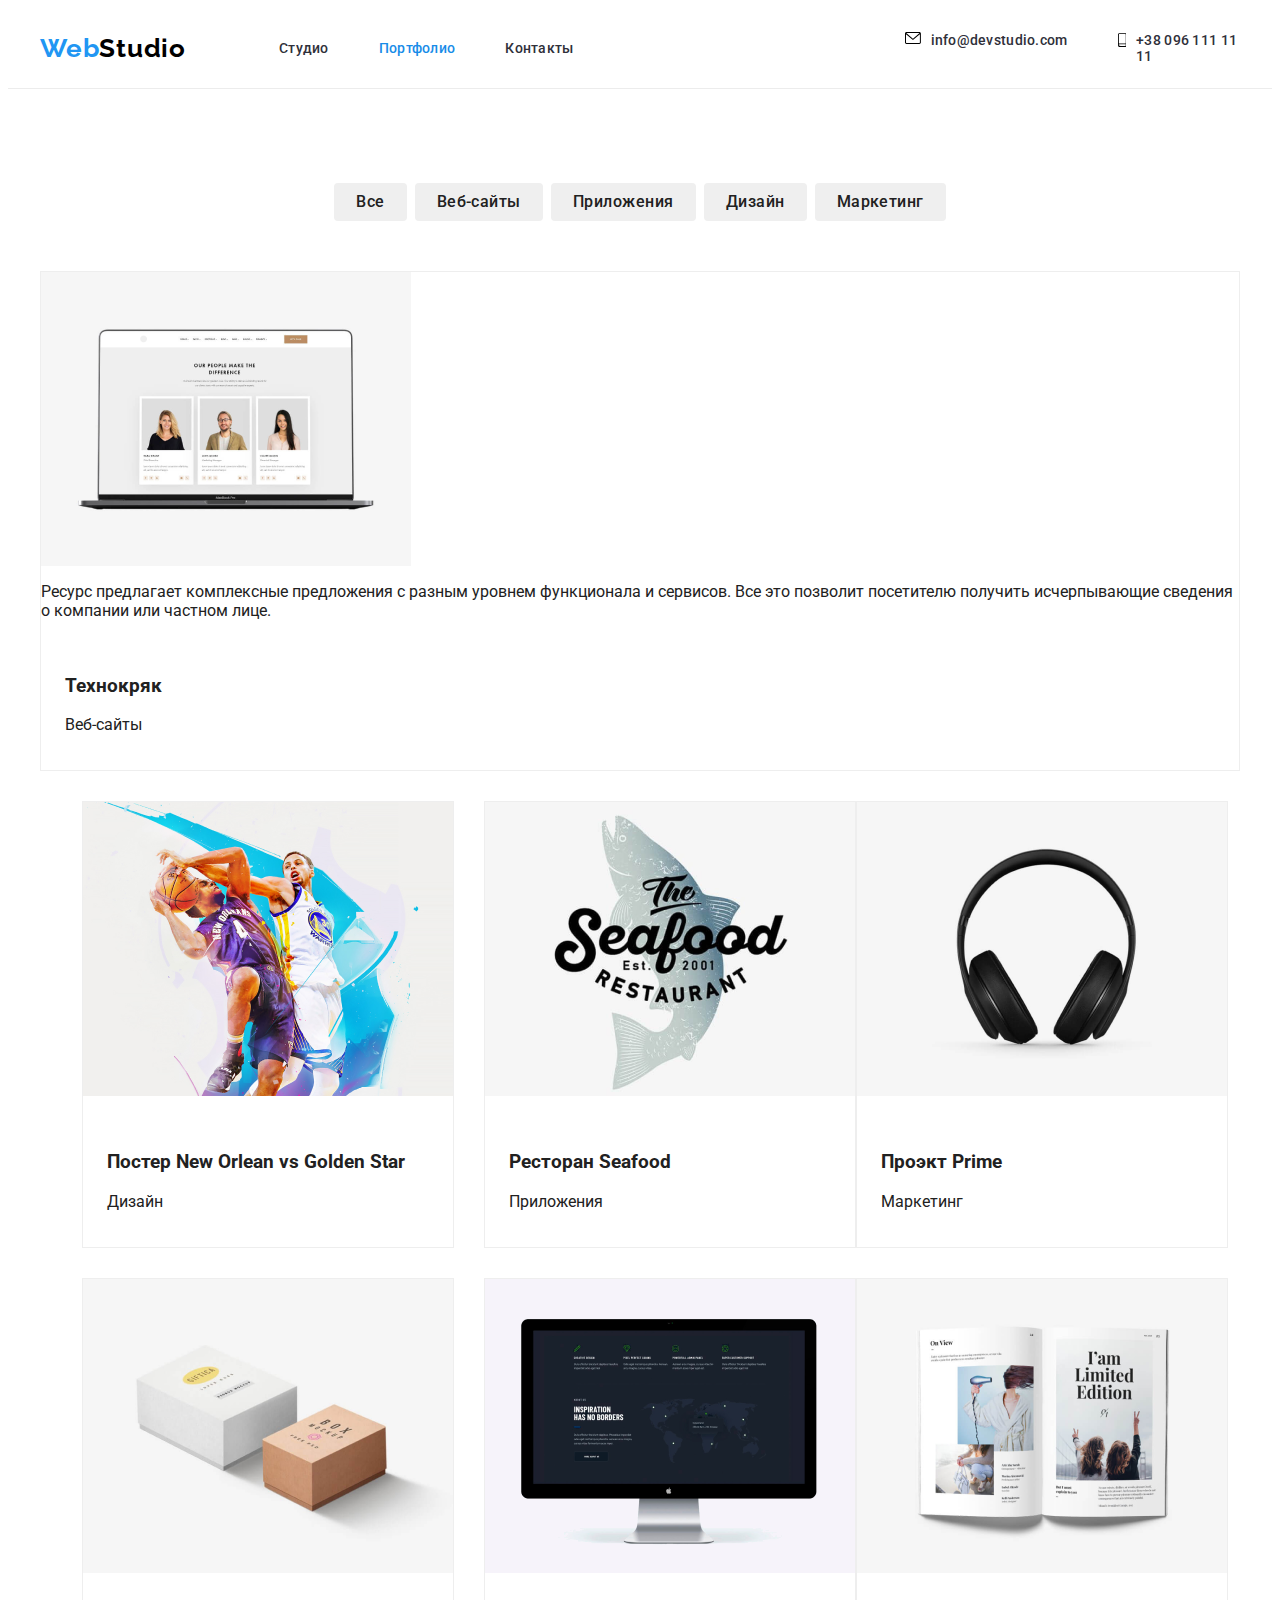
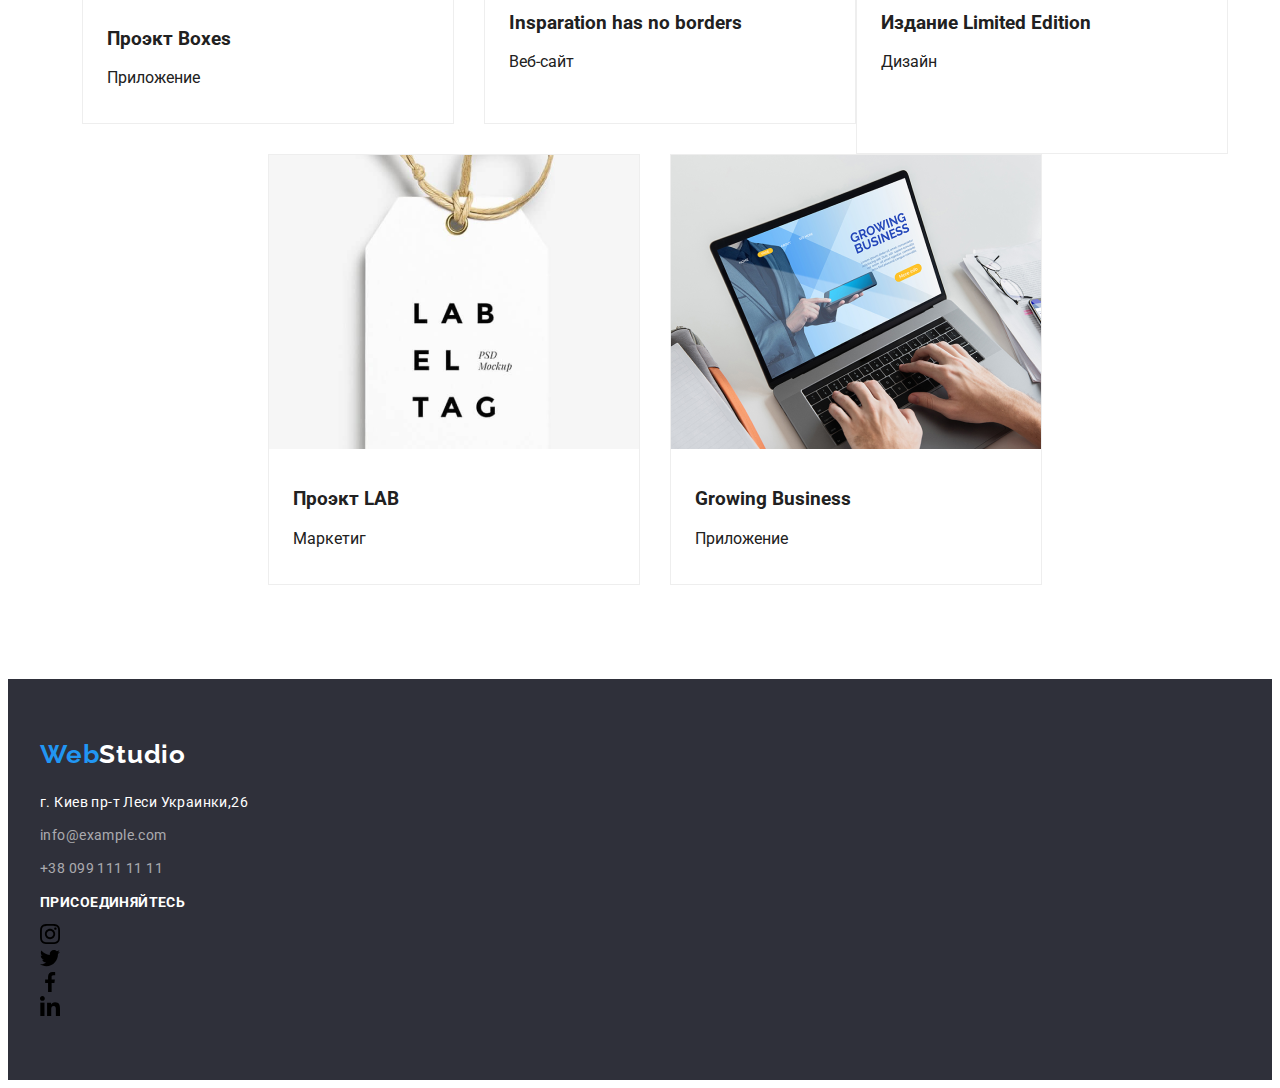
==== commit a02db719: "Add files via upload" ====
--- a/index2.html
+++ b/index2.html
@@ -16,8 +16,8 @@
             <a href="./index.html" class="header-logo"><span class="span-logo">Web</span>Studio</a>
             <nav class="header-nav">
           <ul class="header-list">
-            <li class="header-item"><a href="./index.html" class="studio-text">Студио</a></li>
-            <li class="header-item"><a href="./index2.html" class="portfolio-text">Портфолио</a></li>
+            <li class="header-item"><a href="./index.html" class="portfolio-text">Студио</a></li>
+            <li class="header-item"><a href="./index2.html" class="studio-text">Портфолио</a></li>
             <li class="header-item"><a href="" class="contacts-text">Контакты</a></li>
           </ul>
           </nav>
@@ -56,27 +56,44 @@
     
            <ul class="img-list">
             <li class="img-item">
-                <img class="things" src="./img/1.png" alt="эта картинка занимает место" width="370" height="294">
-               <div class="img-description"> <h3 class="img-title">Teхнокряк</h3>
+                <div class="wrap">
+                    <img class="things" src="./img/1.png" alt="эта картинка занимает место" width="370" height="294">
+                    <p class="wrap-text">Ресурс предлагает комплексные предложения с разным уровнем функционала и сервисов. Все это позволит посетителю получить исчерпывающие сведения о компании или частном лице.</p>
+                </div>
+               <div class="img-description"> 
+                <h3 class="img-title">Teхнокряк</h3>
                 <p class="img-paragraph">Веб-сайты</p></div>
             </li>
+
             <li class="img-item">
-                <img class="things" src="./img/2.png" alt="" width="370" height="294" >
+                <div class="wrap">
+                    <img class="things" src="./img/2.png" alt="" width="370" height="294" >
+                    <p class="wrap-text"></p>
+                </div>
                 <div class="img-description"><h3 class="img-title">Постер New Orlean vs Golden Star</h3>
                     <p class="img-paragraph">Дизайн</p></div>
             </li>
             <li class="img-item">
-                <img class="things" src="./img/3.png" alt="" width="370" height="294">
+                <div class="wrap">
+                    <img class="things" src="./img/3.png" alt="" width="370" height="294">
+                    <p class="wrap-text"></p>
+                </div>
                 <div class="img-description"><h3 class="img-title">Ресторан Seafood</h3>
                     <p class="img-paragraph">Приложения</p></div>
                 </li>
             <li class="img-item">
-                <img class="things" src="./img/4.png" alt="" width="370" height="294">
+                <div class="wrap">
+                    <img class="things" src="./img/4.png" alt="" width="370" height="294">
+                    <p class="text-wrap"></p>
+                </div>
                 <div class="img-description"><h3 class="img-title">Проэкт Prime</h3>
                     <p class="img-paragraph">Маркетинг</p></div>
             </li>
             <li class="img-item">
-                <img class="things" src="./img/5.png" alt="" width="370" height="294">
+                <div class="wrap">
+                    <img class="things" src="./img/5.png" alt="" width="370" height="294">
+                    <p class="wrap-text"></p>
+                </div>
                 <div class="img-description"><h3 class="img-title">Проэкт Boxes</h3>
                     <p class="img-paragraph">Приложение</p></div>
             </li>
@@ -106,12 +123,50 @@
     </main> 
     <footer class="footer">
         <div class="container">
-        <a href="./index.html" class="footer-logo"><span class="footer-span-logo">Web</span>Studio</a>
-        <address class="footer-address">г. Киев пр-т Леси Украинки,26</address>
-        <ul class="footer-list">
-            <li class="footer-item"><a class="footer-contact-link" href="mailto:info@example.com">info@example.com</a></li>
-            <li class="footer-item"><a class="footer-contact-link" href="tel:+380991111111">+38 099 111 11 11</a></li>
-        </ul>
+            <div class="footer-contacts">
+                <a href="./index.html" class="footer-logo"><span class="footer-span-logo">Web</span>Studio</a>
+            <address class="footer-address">г. Киев пр-т Леси Украинки,26</address>
+            <ul class="footer-list">
+                <li class="footer-item"><a class="footer-contact-link" href="mailto:info@example.com">info@example.com</a></li>
+                <li class="footer-item"><a class="footer-contact-link" href="tel:+380991111111">+38 099 111 11 11</a></li>
+            </ul>
+            </div>
+
+
+        <div class="footer-soc-contacts">
+            <h3 class="footer-text">ПРИСОЕДИНЯЙТЕСЬ</h3>
+            <ul class="join-list">
+                <li></li>
+                <li class="join-item">
+                    <a href="" class="join-link">
+                        <svg width="20" height="20" class="footer-icons">
+                            <use href="./img/symbol-defs.svg#icon-instagram-2"></use>
+                        </svg>
+                    </a>
+                </li>
+                <li class="join-item">
+                    <a href="" class="join-link">
+                    <svg width="20" height="20" class="footer-icons">
+                        <use href="./img/symbol-defs.svg#icon-twitter-1"></use>
+                    </svg>
+                </a>
+            </li>
+                <li class="join-item">
+                    <a href="" class="join-link">
+                        <svg width="20" height="20" class="footer-icons">
+                            <use href="./img/symbol-defs.svg#icon-facebook-1"></use>
+                        </svg>
+                    </a>
+                </li>
+                <li class="join-item">
+                    <a href="" class="join-link">
+                        <svg width="20" height="20" class="footer-icons">
+                            <use href="./img/symbol-defs.svg#icon-linkedin-1"></use>
+                        </svg>
+                    </a>
+                </li>
+            </ul>
+           </div>
     </div>
     </footer>
 </body>
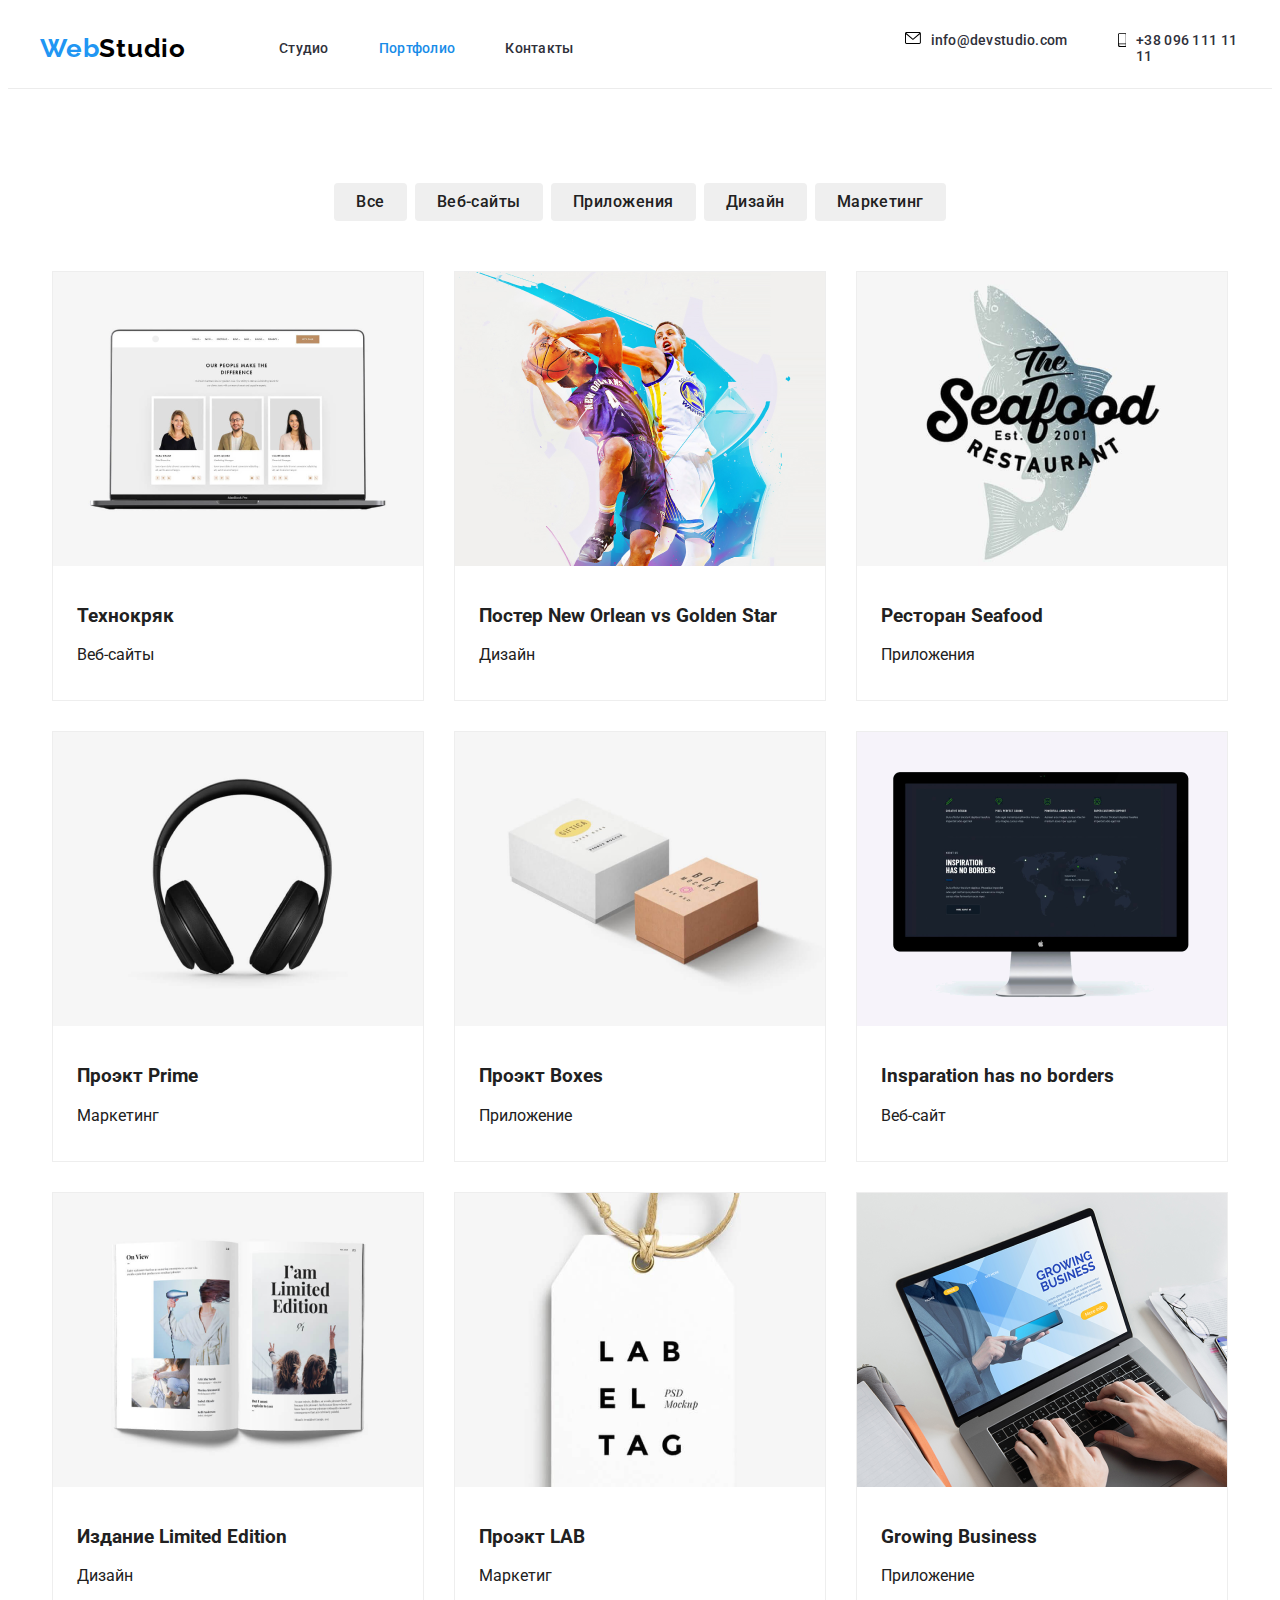
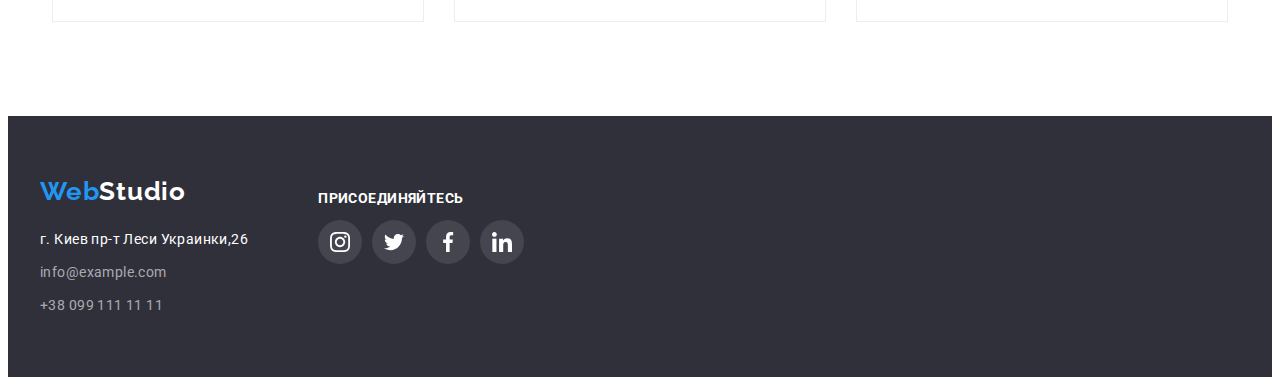
==== commit 58477dd0: "Add files via upload" ====
--- a/index2.html
+++ b/index2.html
@@ -68,7 +68,7 @@
             <li class="img-item">
                 <div class="wrap">
                     <img class="things" src="./img/2.png" alt="" width="370" height="294" >
-                    <p class="wrap-text"></p>
+                    <p class="wrap-text">Ресурс предлагает комплексные предложения с разным уровнем функционала и сервисов. Все это позволит посетителю получить исчерпывающие сведения о компании или частном лице.</p>
                 </div>
                 <div class="img-description"><h3 class="img-title">Постер New Orlean vs Golden Star</h3>
                     <p class="img-paragraph">Дизайн</p></div>
@@ -76,7 +76,7 @@
             <li class="img-item">
                 <div class="wrap">
                     <img class="things" src="./img/3.png" alt="" width="370" height="294">
-                    <p class="wrap-text"></p>
+                    <p class="wrap-text">Ресурс предлагает комплексные предложения с разным уровнем функционала и сервисов. Все это позволит посетителю получить исчерпывающие сведения о компании или частном лице.</p>
                 </div>
                 <div class="img-description"><h3 class="img-title">Ресторан Seafood</h3>
                     <p class="img-paragraph">Приложения</p></div>
@@ -84,7 +84,7 @@
             <li class="img-item">
                 <div class="wrap">
                     <img class="things" src="./img/4.png" alt="" width="370" height="294">
-                    <p class="text-wrap"></p>
+                    <p class="wrap-text">Ресурс предлагает комплексные предложения с разным уровнем функционала и сервисов. Все это позволит посетителю получить исчерпывающие сведения о компании или частном лице.</p>
                 </div>
                 <div class="img-description"><h3 class="img-title">Проэкт Prime</h3>
                     <p class="img-paragraph">Маркетинг</p></div>
@@ -92,28 +92,43 @@
             <li class="img-item">
                 <div class="wrap">
                     <img class="things" src="./img/5.png" alt="" width="370" height="294">
-                    <p class="wrap-text"></p>
+                    <p class="wrap-text">Ресурс предлагает комплексные предложения с разным уровнем функционала и сервисов. Все это позволит посетителю получить исчерпывающие сведения о компании или частном лице.</p>
                 </div>
                 <div class="img-description"><h3 class="img-title">Проэкт Boxes</h3>
                     <p class="img-paragraph">Приложение</p></div>
             </li>
             <li class="img-item">
-                <img class="things" src="./img/6.png" alt="" width="370" height="294">
+                <div class="wrap">
+                    <img class="things" src="./img/6.png" alt="" width="370" height="294">
+                    <p class="wrap-text">Ресурс предлагает комплексные предложения с разным уровнем функционала и сервисов. Все это позволит посетителю получить исчерпывающие сведения о компании или частном лице.</p>
+                </div>
+                
                 <div class="img-description"><h3 class="img-title">Insparation has no borders</h3>
                     <p class="img-paragraph">Веб-сайт</p></div>
             </li>
             <li class="img-item">
-                <img class="things" src="./img/7.png" alt="" width="370" height="294">
+                <div class="wrap">
+                    <img class="things" src="./img/7.png" alt="" width="370" height="294">
+                    <p class="wrap-text">Ресурс предлагает комплексные предложения с разным уровнем функционала и сервисов. Все это позволит посетителю получить исчерпывающие сведения о компании или частном лице.</p>
+
+                </div>
+               
                 <div class="img-description"><h3 class="img-title">Издание Limited Edition</h3>
                     <p class="img-paragraph">Дизайн</p></div>
             </li>
             <li class="img-item">
-                <img class="things" src="./img/8.png" alt="" width="370" height="294">
+                <div class="wrap">
+                    <img class="things" src="./img/8.png" alt="" width="370" height="294">
+                    <p class="wrap-text">Ресурс предлагает комплексные предложения с разным уровнем функционала и сервисов. Все это позволит посетителю получить исчерпывающие сведения о компании или частном лице.</p>
+                </div>
                <div class="img-description"> <h3 class="img-title">Проэкт LAB</h3>
                 <p class="img-paragraph">Маркетиг</p></div>
             </li>
             <li class="img-item">
-                <img class="things" src="./img/9.png" alt="" width="370" height="294">
+                <div class="wrap">
+                    <img class="things" src="./img/9.png" alt="" width="370" height="294">
+                    <p class="wrap-text">Ресурс предлагает комплексные предложения с разным уровнем функционала и сервисов. Все это позволит посетителю получить исчерпывающие сведения о компании или частном лице.</p>
+                </div>
                 <div class="img-description"><h3 class="img-title">Growing Business</h3>
                     <p class="img-paragraph">Приложение</p></div>
             </li>
--- a/css/style.css
+++ b/css/style.css
@@ -22,6 +22,10 @@
 }
 .main-button:hover{
     background-color:var(--button-hover-color) ;
+    transition-property: fill;
+    transition-duration: 250ms;
+    transition-timing-function: cubic-bezier(0.4, 0, 0.2, 1);
+    transition-delay: 0;
 }
 
 a{
@@ -95,7 +99,6 @@
 }
 .span-logo {
     color:var(--hover-focus-color);
-    
 }
 .header-nav {
     font-weight: 500;
@@ -114,7 +117,11 @@
 
 }
 .header-item:hover, .header-item:focus {
-    color:var(--btn-hover-focus-color)
+    color:var(--btn-hover-focus-color);
+    transition-property: color;
+    transition-duration: 250ms;
+    transition-timing-function: cubic-bezier(0.4, 0, 0.2, 1);
+    transition-delay: 0;
 }
 .header-item{
     padding: 32px 0;
@@ -135,6 +142,11 @@
 .contact-item:hover >a{
     fill:#2196F3;
     color: #2196F3;
+    transition-property: color;
+    transition-duration: 250ms;
+    transition-timing-function: cubic-bezier(0.4, 0, 0.2, 1);
+    transition-delay: 0;
+
 
 }
 
@@ -162,8 +174,8 @@
 }
 .table {
     width: 100%;
-background: #2F303A;
-
+background-image: url("../img/bg.png");
+max-width: 1600px;
 
 }
 .table-container{
@@ -202,6 +214,10 @@
 }
 .studio-text:hover{
     color:var(--header-text-color) ;
+    transition-property: color;
+    transition-duration: 250ms;
+    transition-timing-function: cubic-bezier(0.4, 0, 0.2, 1);
+    transition-delay: 0;
 }
 
 
@@ -210,6 +226,10 @@
 }
 .portfolio-text:hover{
     color: var(--header-text-color);
+    transition-property: color;
+    transition-duration: 250ms;
+    transition-timing-function: cubic-bezier(0.4, 0, 0.2, 1);
+    transition-delay: 0;
 }
 
 
@@ -218,6 +238,10 @@
 }
 .contacts-text:hover{
     color: var(--header-text-color);
+    transition-property: color;
+    transition-duration: 1200ms;
+    transition-timing-function: cubic-bezier(0.4, 0, 0.2, 1);
+    transition-delay: 0;
 }
 .contact-list{  
     display: flex;
@@ -279,6 +303,10 @@
 .button:hover,.button:focus{
     background-color: var(--hover-focus-color);
     color: white;
+    transition-property: color;
+    transition-duration: 250ms;
+    transition-timing-function: cubic-bezier(0.4, 0, 0.2, 1);
+    transition-delay: 0;
 }
 .button-list {
     display: flex;
@@ -299,6 +327,7 @@
 }
 .features-list{
     display: flex;
+    justify-content: center;
    
 }
 .features-item {
@@ -376,6 +405,7 @@
 .our-team-list {
     
     display: flex;
+    justify-content: center;
 
 }
 .our-team-item {
@@ -387,6 +417,8 @@
     box-shadow: 0px 1px 3px rgba(0, 0, 0, 0.12), 0px 1px 1px rgba(0, 0, 0, 0.14), 0px 2px 1px rgba(0, 0, 0, 0.2);
 border-radius: 0px 0px 4px 4px;
 
+
+
 }
 .our-team-item:last-child{
     margin-right: 0px;
@@ -403,6 +435,10 @@
 }
 .our-team-icon:hover{
     fill:white;
+    transition-property: color;
+    transition-duration: 250ms;
+    transition-timing-function: cubic-bezier(0.4, 0, 0.2, 1);
+    transition-delay: 0;
 
     
     
@@ -410,19 +446,46 @@
 }
 .our-team-stroke{
     display: flex;
-    padding-left: 60px;
-    ;
-    
+    padding-left: 32px;
+    padding-right: 32px;
+    
+    
+}
+.our-team-link{
+    border-radius: 50%;
+    align-items: center;
+    justify-content: center;
+    display: flex;
+    width: 44px;
+    height: 44px;
+}
+.our-team-link:hover{
+    background-color: #2196F3;
+    transition-property: color;
+    transition-duration: 250ms;
+    transition-timing-function: cubic-bezier(0.4, 0, 0.2, 1);
+    transition-delay: 0;
 }
 .icon-item{
     max-width: fit-content;
-    margin-right: 10px;
     width:44px;
     height: 44px;
+    border-radius: 50%;
+    display: flex;
+    align-items: center;
+    justify-content: center;
+    margin-right: 10px;
+}
+.icon-item:last-child{
+    margin-right: 0;
 }
 .icon-item:hover{
     background-color:var(--hover-focus-color);
-    border-radius: 50%;
+    transition-property: color;
+    transition-duration: 250ms;
+    transition-timing-function: cubic-bezier(0.4, 0, 0.2, 1);
+    transition-delay: 0;
+    
 }
 
 
@@ -505,6 +568,10 @@
 .clients-link:hover,.clients-link:focus{
     fill:#2196F3 ;
     border-color: #2196F3;
+    transition-property: color;
+    transition-duration: 250ms;
+    transition-timing-function: cubic-bezier(0.4, 0, 0.2, 1);
+    transition-delay: 0;
 }
 
 /*footer*/
@@ -529,6 +596,7 @@
 }
 .footer-span-logo{
     color:var(--hover-focus-color);
+    
 }
 .footer-address{
     font-family: 'Roboto';
@@ -573,6 +641,46 @@
 
 color:var(--footer-text-color);
 }
+.footer-icons{
+    fill: white;
+
+}
+.footer>.container{
+    display: flex;
+    flex-direction: row;
+}
+.footer-soc-contacts{
+    margin-left: 70px;
+}
+/*join*/
+.join-item {
+    flex-direction: row;
+    display: flex;
+    margin-right: 10px;
+}
+.join-item:last-child{
+    margin-right: 0;
+}
+.join-list{
+    flex-direction: row;
+    display: flex;
+}
+.join-link{
+    border-radius: 50%;
+    background-color:rgba(255, 255, 255, 0.1);
+    align-items: center;
+    justify-content: center;
+    display: flex;
+    width: 44px;
+    height: 44px;
+}
+.join-link:hover{
+    background-color: #2196F3;
+    transition-property: color;
+    transition-duration: 250ms;
+    transition-timing-function: cubic-bezier(0.4, 0, 0.2, 1);
+    transition-delay: 0;
+}
 
 /*img*/
 .img {
@@ -637,10 +745,123 @@
 }
 
 
-
-
-
-
-
-
-
+/*modal*/
+.backdrop {
+    position: fixed;
+    top: 0;
+    height: 100%;
+    width: 100%;
+    background-color: rgba(0,0,0,0.2);
+    display: flex;
+    align-items: center;
+    justify-content: center;
+    transition: opacity 400ms,visibility 400ms;
+    
+}
+.is-hidden {
+    visibility: hidden;
+    opacity: 0;
+    pointer-events: none;
+}
+.modal {
+    width: 528px;
+    min-height: 581px;
+    background-color: white;
+    position: relative;
+}
+.modal-close-button {
+    position: absolute;
+    top: 8px;
+    right: 8px;
+    width: 30px;
+    height: 30px;
+    border:1px solid rgba(0, 0, 0, 0.1);
+    border-radius: 50%;
+    background-color: transparent;
+    display: flex;
+    align-items: center;
+    justify-content: center;
+    transition-property: fill;
+    transition-duration: 250ms;
+    transition-timing-function: cubic-bezier(0.4, 0, 0.2, 1);
+    transition-delay: 0;
+
+}
+.modal-close-icon {
+}
+.modal-close-button:hover>.modal-close-icon{
+    fill: var(--hover-focus-color);
+    transition-property: fill;
+    transition-duration: 250ms;
+    transition-timing-function: cubic-bezier(0.4, 0, 0.2, 1);
+    transition-delay: 0;
+}
+.modal-close-button:focus>.modal-close-icon{
+    fill: var(--hover-focus-color);
+    transition-property: fill;
+    transition-duration: 250ms;
+    transition-timing-function: cubic-bezier(0.4, 0, 0.2, 1);
+    transition-delay: 0;
+}
+
+.wrap{
+    position: relative;
+    overflow: hidden;
+
+}
+.wrap-text{
+    position: absolute;
+    font-family: 'Roboto';
+font-style: normal;
+font-weight: 400;
+font-size: 18px;
+line-height: 28px;
+letter-spacing: 0.03em;
+
+color: #FFFFFF;
+top: 0;
+background-color:  rgba(33, 150, 243, 0.9);
+height: 100%;
+transform: translatey(100%);
+transition-property:transform;
+transition-duration:250ms;
+transition-timing-function: cubic-bezier(0.4, 0, 0.2, 1);
+transition-delay: 0;
+padding: 63px 24px;
+overflow: auto;
+
+
+
+}
+.img-list:hover .wrap-text{
+    transform: translatey(0);
+    transition-property:transform;
+transition-duration:250ms;
+transition-timing-function: cubic-bezier(0.4, 0, 0.2, 1);
+transition-delay: 0; 
+}
+.img-list:focus .wrap-text{
+   transform: translatey(0); 
+   transition-property:transform;
+transition-duration:250ms;
+transition-timing-function: cubic-bezier(0.4, 0, 0.2, 1);
+transition-delay: 0;
+}
+.img-list:hover,.img-list:focus{
+    box-shadow: 0px 1px 1px rgba(0, 0, 0, 0.12),
+    0px 4px 4px rgba(0, 0, 0, 0.06),
+    1px 4px 6px rgba(0, 0, 0, 0.16);
+    transition-property:box-shadow;
+transition-duration:250ms;
+transition-timing-function: cubic-bezier(0.4, 0, 0.2, 1);
+transition-delay: 0;
+
+}
+
+
+
+
+
+
+
+
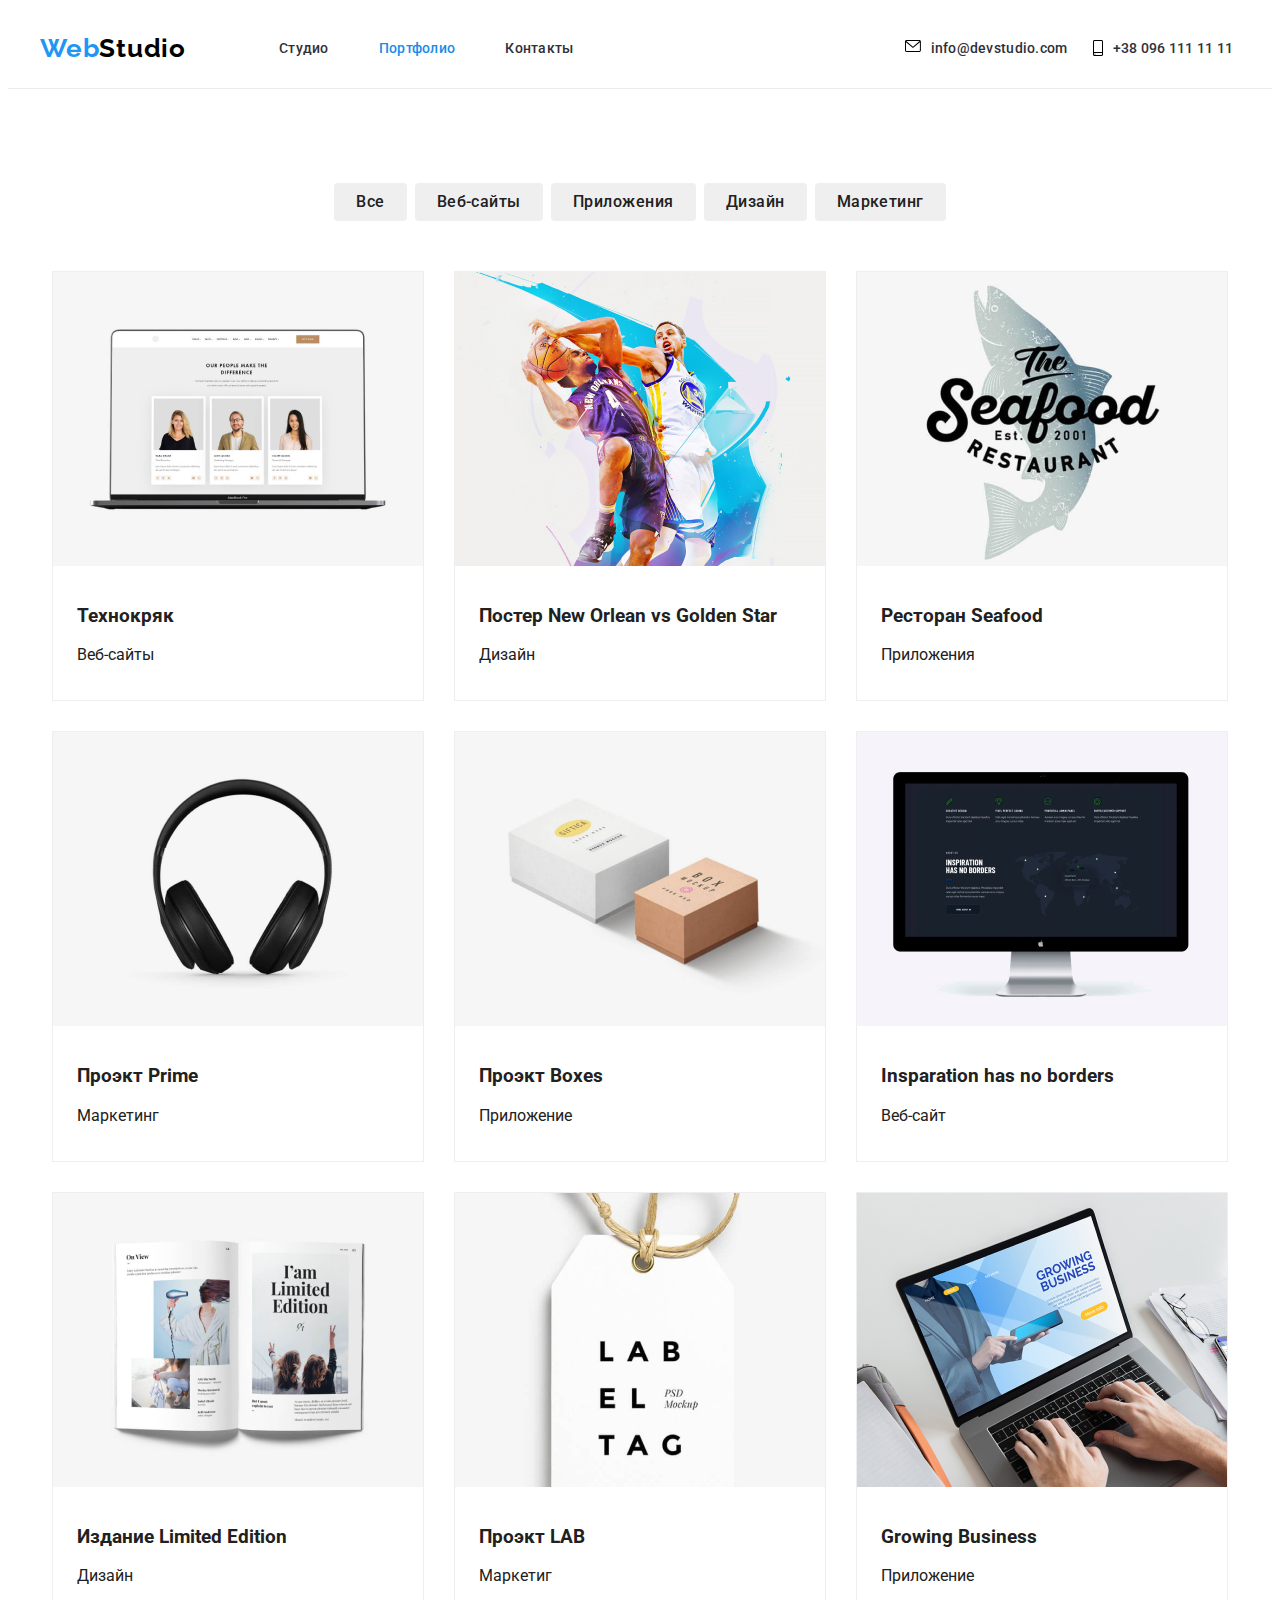
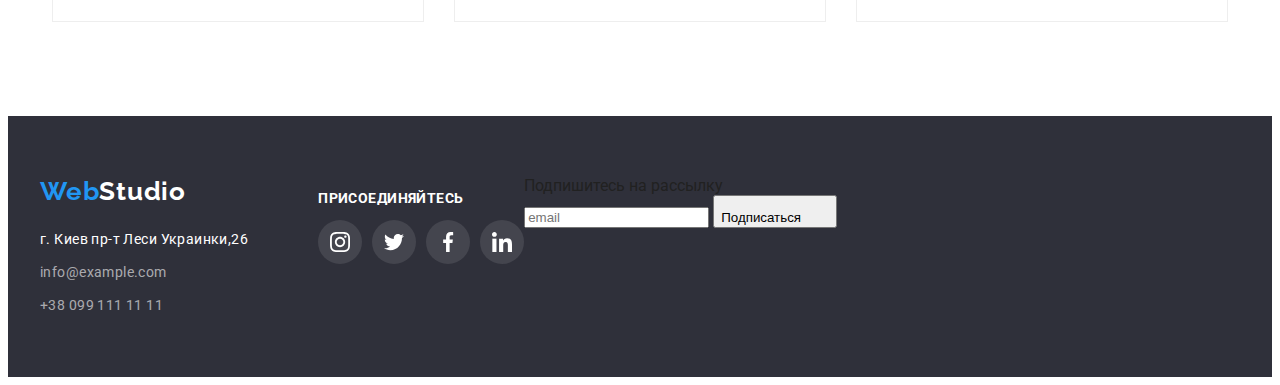
==== commit 12557dfd: "Add files via upload" ====
--- a/index2.html
+++ b/index2.html
@@ -182,6 +182,17 @@
                 </li>
             </ul>
            </div>
+           <form class="distribution-form">
+            <div>
+                <label for="input-distrib" class="distrib-label">Подпишитесь на рассылку</label>
+                <div class="distribution-field">
+                    <input type="email" class="input-distrib" id="input-distrib" name="input-distrib" placeholder="email">
+                    <button class="button-distrib" type="submit">Подписаться
+                       <svg class="button-distrib-icon" width="24" height="24">
+                        <use href="./img/symbol-defs.svg#icon-icon-send"></use>
+                       </svg>
+                    </button> 
+                </div>
     </div>
     </footer>
 </body>
--- a/css/style.css
+++ b/css/style.css
@@ -254,6 +254,7 @@
 .contact-link{
     color: #2F303A;
     display:flex;
+   margin-right: -25px;
 
 
 
@@ -858,10 +859,142 @@
 
 }
 
-
-
-
-
-
-
-
+/*modal*/
+
+.modal-title {
+    font-weight: 700;
+font-size: 20px;
+line-height: 23px;
+text-align: center;
+letter-spacing: 0.03em;
+
+color: #212121;
+
+margin-bottom: 12px;
+}
+
+
+.modal-form {
+    margin-bottom: 20px;
+}
+.modal-label {
+    font-weight: 400;
+font-size: 12px;
+line-height: 14px;
+
+letter-spacing: 0.01em;
+
+color: #757575;
+ margin-bottom: 4px;
+}
+.input-wrap {
+    margin-top: 4px;
+    margin-bottom:10px;
+    position: relative;
+}
+.modal-input {
+    width: 100%;
+    height: 40px;
+    border: 1px solid rgba(33, 33, 33, 0.2);
+    border-radius:4px;
+    padding-left: 42px;
+    font-size: 12px;
+    line-height: 14px;
+    outline: none;
+    letter-spacing: 0.01em;
+    color: #757575;
+    transition-property:border;
+    transition-duration: 250ms;
+    transition-timing-function: cubic-bezier(0.4, 0, 0.2, 1);
+    transition-delay: 0;
+}
+.input-wrap:hover .modal-input{
+    border: 2px solid var(--hover-focus-color);  
+}
+.imput-wrap:hover .input-icon{
+    fill: #2196F3;
+}
+.input-icon {
+    fill: #212121;
+    position: absolute;
+    left: 12px;
+    top: 50%;
+    transform:translatey(-50%);
+    transition-property: fill;
+    transition-duration: 250ms;
+    transition-timing-function: cubic-bezier(0.4, 0, 0.2, 1);
+    transition-delay: 0;
+}
+.modal-field {
+}
+.check {
+}
+.check-icon{
+    fill: transparent;
+
+}
+.check-text span{
+    width: 16px;
+    height: 15px;
+    border: #000000 2px solid;
+    border-radius: 2px; 
+    margin-right: 7px;
+    display: flex;
+    justify-content: center;
+    align-items: center;
+
+
+}
+.visuality-hidden {
+}
+.check-text {
+    font-weight: 400;
+font-size: 14px;
+line-height: 24px;
+letter-spacing: 0.03em;
+
+color: #757575;
+display: flex;
+align-items: center;
+cursor: pointer;
+
+}
+.licence {
+
+}
+.modal-button {
+    width: 200px;
+    height: 50px;
+    font-weight: 700px;
+    font-size: 16px;
+    line-height: 1.88px;
+    margin-left: 124px;
+    margin-right:124px;
+    margin-top:30px;
+    align-self: center;
+    text-align: center;
+    letter-spacing:0.06em;
+    cursor: pointer;
+    color: white;
+    background-color: #2196F3;
+    box-shadow:0px 4px 4px rgba(0, 0, 0, 0.15);
+    border-radius: 4px;
+    border: none;
+    transition-property: background-color;
+    transition-duration: 250ms;
+    transition-timing-function: cubic-bezier(0.4, 0, 0.2, 1);
+    transition-delay: 0;
+}
+.modal-button:hover,.modal-button:focus{
+    background-color: #188CE8;
+}
+
+
+
+
+
+
+
+
+
+
